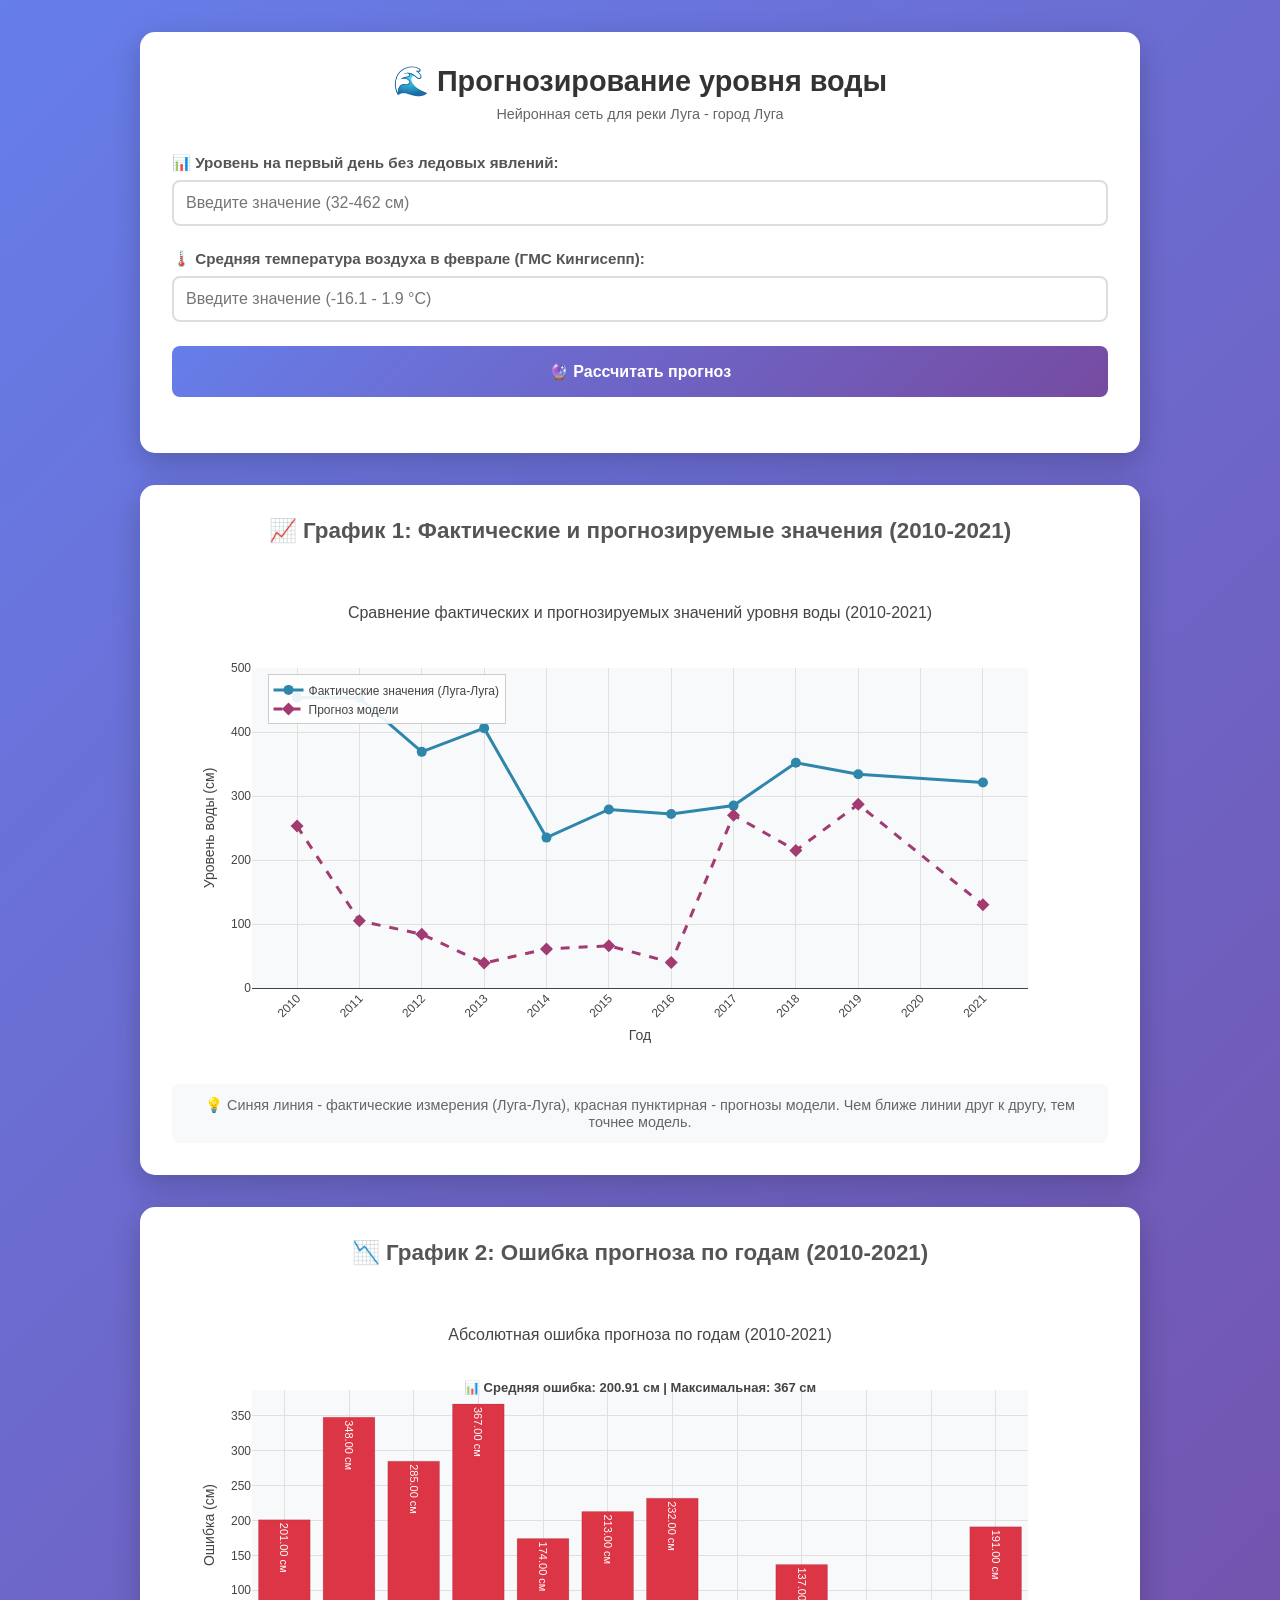
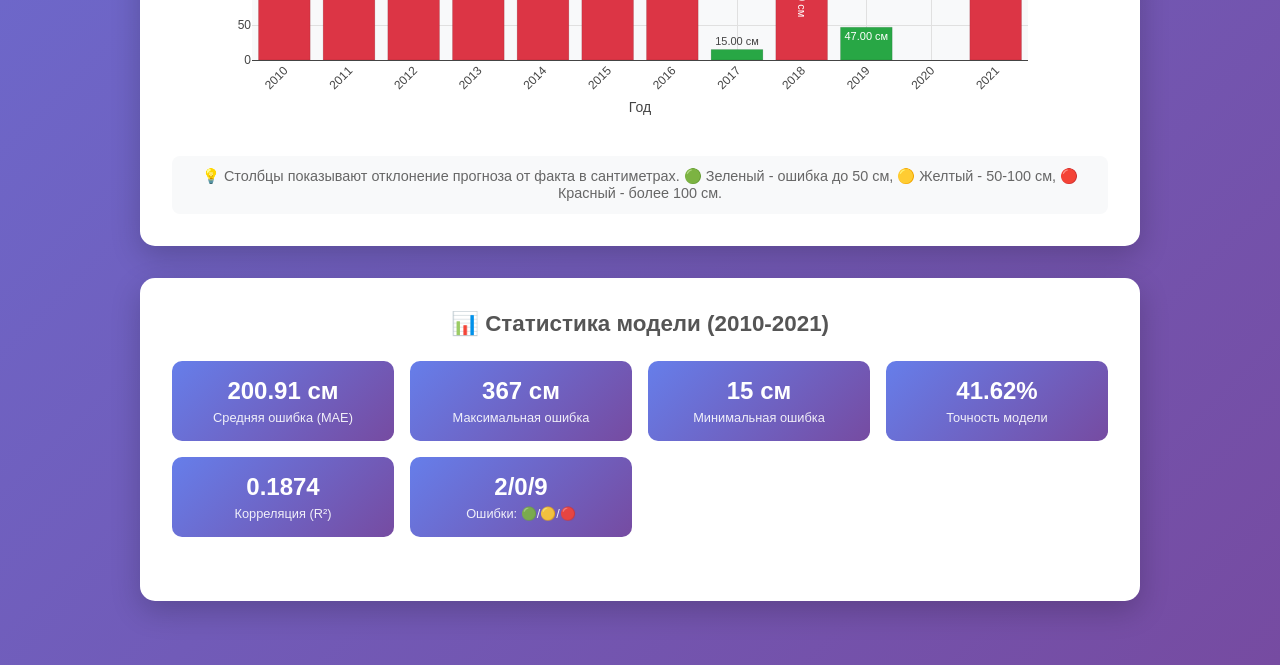
==== templates/index.html @ 9afcb693 "Update index.html" ====
<!DOCTYPE html>
<html lang="ru">
<head>
    <meta charset="UTF-8">
    <meta name="viewport" content="width=device-width, initial-scale=1.0">
    <title>Нейронная сеть - Прогнозирование уровня воды | Река Луга</title>
    <script src="https://cdn.plot.ly/plotly-latest.min.js"></script>
    <style>
        * {
            margin: 0;
            padding: 0;
            box-sizing: border-box;
        }

        body {
            font-family: 'Segoe UI', Tahoma, Geneva, Verdana, sans-serif;
            background: linear-gradient(135deg, #667eea 0%, #764ba1 100%);
            min-height: 100vh;
            padding: 2rem;
        }

        .container {
            background: white;
            padding: 2rem;
            border-radius: 15px;
            box-shadow: 0 10px 30px rgba(0,0,0,0.2);
            width: 100%;
            max-width: 1000px;
            margin: 0 auto 2rem auto;
        }

        h1 {
            text-align: center;
            color: #333;
            margin-bottom: 0.5rem;
            font-size: 1.8rem;
        }

        .subtitle {
            text-align: center;
            color: #666;
            margin-bottom: 2rem;
            font-size: 0.9rem;
        }

        h2 {
            color: #555;
            margin-bottom: 1.5rem;
            font-size: 1.4rem;
            text-align: center;
        }

        .input-group {
            margin-bottom: 1.5rem;
        }

        label {
            display: block;
            margin-bottom: 0.5rem;
            font-weight: bold;
            color: #555;
            font-size: 0.95rem;
        }

        input[type="number"] {
            width: 100%;
            padding: 0.75rem;
            border: 2px solid #ddd;
            border-radius: 8px;
            font-size: 1rem;
            transition: border-color 0.3s, box-shadow 0.3s;
        }

        input[type="number"]:focus {
            outline: none;
            border-color: #667eea;
            box-shadow: 0 0 0 3px rgba(102, 126, 234, 0.1);
        }

        button {
            background: linear-gradient(135deg, #667eea 0%, #764ba1 100%);
            color: white;
            padding: 1rem 2rem;
            border: none;
            border-radius: 8px;
            font-size: 1rem;
            cursor: pointer;
            width: 100%;
            font-weight: bold;
            transition: transform 0.2s, box-shadow 0.2s;
        }

        button:hover {
            transform: translateY(-2px);
            box-shadow: 0 5px 15px rgba(0,0,0,0.3);
        }

        button:active {
            transform: translateY(0);
        }

        .result {
            margin-top: 1.5rem;
            text-align: center;
        }

        .success {
            background: #d4edda;
            color: #155724;
            padding: 1.5rem;
            border-radius: 8px;
            border: 1px solid #c3e6cb;
            animation: fadeIn 0.5s ease-out;
        }

        .error {
            background: #f8d7da;
            color: #721c24;
            padding: 1rem;
            border-radius: 8px;
            border: 1px solid #f5c6cb;
            animation: fadeIn 0.5s ease-out;
        }

        .success h3, .error h3 {
            margin-bottom: 0.8rem;
        }

        .prediction-value {
            font-size: 2.5rem;
            font-weight: bold;
            color: #155724;
            margin: 0.5rem 0;
        }

        .prediction-info {
            margin-top: 1rem;
            padding-top: 1rem;
            border-top: 1px solid #c3e6cb;
            font-size: 0.9rem;
            color: #155724;
        }

        .unit {
            font-size: 1rem;
            font-weight: normal;
        }

        .loading {
            text-align: center;
            padding: 2rem;
            color: #667eea;
            font-size: 1.1rem;
        }

        .stats-grid {
            display: grid;
            grid-template-columns: repeat(auto-fit, minmax(200px, 1fr));
            gap: 1rem;
            margin-bottom: 2rem;
        }

        .stat-card {
            background: linear-gradient(135deg, #667eea 0%, #764ba1 100%);
            color: white;
            padding: 1rem;
            border-radius: 10px;
            text-align: center;
        }

        .stat-value {
            font-size: 1.5rem;
            font-weight: bold;
        }

        .stat-label {
            font-size: 0.8rem;
            opacity: 0.9;
            margin-top: 0.3rem;
        }

        .info-text {
            background: #f8f9fa;
            padding: 0.8rem;
            border-radius: 8px;
            margin-top: 1rem;
            text-align: center;
            color: #666;
            font-size: 0.9rem;
        }

        @keyframes fadeIn {
            from {
                opacity: 0;
                transform: translateY(-10px);
            }
            to {
                opacity: 1;
                transform: translateY(0);
            }
        }

        @media (max-width: 768px) {
            body {
                padding: 1rem;
            }
            
            .container {
                padding: 1.5rem;
            }
            
            h1 {
                font-size: 1.4rem;
            }
            
            .prediction-value {
                font-size: 1.8rem;
            }
            
            .stats-grid {
                grid-template-columns: 1fr;
            }
        }
    </style>
</head>
<body>
    <div class="container">
        <h1>🌊 Прогнозирование уровня воды</h1>
        <div class="subtitle">Нейронная сеть для реки Луга - город Луга</div>

        <form id="predictionForm">
            <div class="input-group">
                <label for="var2">📊 Уровень на первый день без ледовых явлений:</label>
                <input type="number" id="var2" name="var2" step="any" required
                       placeholder="Введите значение (32-462 см)">
            </div>

            <div class="input-group">
                <label for="var3">🌡️ Средняя температура воздуха в феврале (ГМС Кингисепп):</label>
                <input type="number" id="var3" name="var3" step="any" required
                       placeholder="Введите значение (-16.1 - 1.9 °C)">
            </div>

            <button type="submit">🔮 Рассчитать прогноз</button>
        </form>

        <div id="result" class="result">
            <!-- Результат будет отображаться здесь -->
        </div>
    </div>

    <div class="container">
        <h2>📈 График 1: Фактические и прогнозируемые значения (2010-2021)</h2>
        <div id="comparisonChart" style="height: 500px;"></div>
        <div class="info-text">
            💡 Синяя линия - фактические измерения (Луга-Луга), красная пунктирная - прогнозы модели.
            Чем ближе линии друг к другу, тем точнее модель.
        </div>
    </div>

    <div class="container">
        <h2>📉 График 2: Ошибка прогноза по годам (2010-2021)</h2>
        <div id="errorChart" style="height: 450px;"></div>
        <div class="info-text">
            💡 Столбцы показывают отклонение прогноза от факта в сантиметрах.
            🟢 Зеленый - ошибка до 50 см, 🟡 Желтый - 50-100 см, 🔴 Красный - более 100 см.
        </div>
    </div>

    <div class="container">
        <h2>📊 Статистика модели (2010-2021)</h2>
        <div class="stats-grid" id="stats">
            <!-- Статистика будет загружена -->
        </div>
    </div>

    <script>
        let historicalData = null;

        async function loadHistoricalData() {
            try {
                const response = await fetch('/api/historical_data');
                historicalData = await response.json();
                createCharts();
                calculateStats();
            } catch (error) {
                console.error('Ошибка загрузки данных:', error);
                // Встроенные данные на случай ошибки (только с 2010 года)
                historicalData = {
                    years: [2010, 2011, 2012, 2013, 2014, 2015, 2016, 2017, 2018, 2019, 2021],
                    predicted: [253, 105, 84, 39, 61, 66, 40, 270, 215, 287, 130],
                    actual: [454, 453, 369, 406, 235, 279, 272, 285, 352, 334, 321]
                };
                createCharts();
                calculateStats();
            }
        }

        function calculateStats() {
            const errors = historicalData.actual.map((a, i) => Math.abs(a - historicalData.predicted[i]));
            const mae = (errors.reduce((a, b) => a + b, 0) / errors.length).toFixed(2);
            const maxError = Math.max(...errors);
            const minError = Math.min(...errors);
            
            // Расчет корреляции
            const actual = historicalData.actual;
            const predicted = historicalData.predicted;
            const n = actual.length;
            const sumX = actual.reduce((a, b) => a + b, 0);
            const sumY = predicted.reduce((a, b) => a + b, 0);
            const sumXY = actual.reduce((sum, xi, i) => sum + xi * predicted[i], 0);
            const sumX2 = actual.reduce((sum, xi) => sum + xi * xi, 0);
            const sumY2 = predicted.reduce((sum, yi) => sum + yi * yi, 0);
            const correlation = ((n * sumXY - sumX * sumY) / Math.sqrt((n * sumX2 - sumX * sumX) * (n * sumY2 - sumY * sumY))).toFixed(4);
            
            // Расчет точности (MAPE)
            const relativeErrors = errors.map((e, i) => e / historicalData.actual[i] * 100);
            const mape = relativeErrors.reduce((a, b) => a + b, 0) / relativeErrors.length;
            const accuracy = (100 - mape).toFixed(2);
            
            // Подсчет количества ошибок по категориям
            const lowErrors = errors.filter(e => e <= 50).length;
            const midErrors = errors.filter(e => e > 50 && e <= 100).length;
            const highErrors = errors.filter(e => e > 100).length;
            
            document.getElementById('stats').innerHTML = `
                <div class="stat-card">
                    <div class="stat-value">${mae} см</div>
                    <div class="stat-label">Средняя ошибка (MAE)</div>
                </div>
                <div class="stat-card">
                    <div class="stat-value">${maxError} см</div>
                    <div class="stat-label">Максимальная ошибка</div>
                </div>
                <div class="stat-card">
                    <div class="stat-value">${minError} см</div>
                    <div class="stat-label">Минимальная ошибка</div>
                </div>
                <div class="stat-card">
                    <div class="stat-value">${accuracy}%</div>
                    <div class="stat-label">Точность модели</div>
                </div>
                <div class="stat-card">
                    <div class="stat-value">${correlation}</div>
                    <div class="stat-label">Корреляция (R²)</div>
                </div>
                <div class="stat-card">
                    <div class="stat-value">${lowErrors}/${midErrors}/${highErrors}</div>
                    <div class="stat-label">Ошибки: 🟢/🟡/🔴</div>
                </div>
            `;
        }

        function createCharts() {
            // Расчет ошибок для отображения на графике
            const errors = historicalData.actual.map((a, i) => Math.abs(a - historicalData.predicted[i]));
            
            // График 1: Сравнение фактических и прогнозируемых значений
            const comparisonTrace1 = {
                x: historicalData.years,
                y: historicalData.actual,
                name: 'Фактические значения (Луга-Луга)',
                type: 'scatter',
                mode: 'lines+markers',
                line: { color: '#2E86AB', width: 3 },
                marker: { size: 10, color: '#2E86AB', symbol: 'circle' },
                hovertemplate: '<b>Год: %{x}</b><br>📊 Факт: %{y} см<extra></extra>'
            };

            const comparisonTrace2 = {
                x: historicalData.years,
                y: historicalData.predicted,
                name: 'Прогноз модели',
                type: 'scatter',
                mode: 'lines+markers',
                line: { color: '#A23B72', width: 3, dash: 'dash' },
                marker: { size: 10, color: '#A23B72', symbol: 'diamond' },
                hovertemplate: '<b>Год: %{x}</b><br>🤖 Прогноз: %{y} см<extra></extra>'
            };

            const comparisonLayout = {
                title: {
                    text: 'Сравнение фактических и прогнозируемых значений уровня воды (2010-2021)',
                    font: { size: 16 }
                },
                xaxis: { 
                    title: 'Год', 
                    gridcolor: '#e0e0e0', 
                    tickangle: -45,
                    tickfont: { size: 12 },
                    tickvals: [2010, 2011, 2012, 2013, 2014, 2015, 2016, 2017, 2018, 2019, 2020, 2021]
                },
                yaxis: { 
                    title: 'Уровень воды (см)', 
                    gridcolor: '#e0e0e0',
                    range: [0, 500]
                },
                hovermode: 'closest',
                plot_bgcolor: '#f8f9fa',
                legend: { 
                    x: 0.02, 
                    y: 0.98, 
                    bgcolor: 'rgba(255,255,255,0.9)',
                    bordercolor: '#ccc',
                    borderwidth: 1
                }
            };

            Plotly.newPlot('comparisonChart', [comparisonTrace1, comparisonTrace2], comparisonLayout, {responsive: true});

            // График 2: Абсолютная ошибка
            const errorTrace = {
                x: historicalData.years,
                y: errors,
                name: 'Абсолютная ошибка',
                type: 'bar',
                marker: {
                    color: errors.map(err => err > 100 ? '#dc3545' : (err > 50 ? '#ffc107' : '#28a745')),
                    line: { color: 'rgba(0,0,0,0.1)', width: 1 }
                },
                text: errors.map(err => err.toFixed(2) + ' см'),
                textposition: 'auto',
                textfont: { size: 11 },
                hovertemplate: '<b>Год: %{x}</b><br>📉 Ошибка: %{y:.2f} см<extra></extra>'
            };

            const avgError = (errors.reduce((a, b) => a + b, 0) / errors.length).toFixed(2);
            const maxError = Math.max(...errors);

            const errorLayout = {
                title: {
                    text: 'Абсолютная ошибка прогноза по годам (2010-2021)',
                    font: { size: 16 }
                },
                xaxis: { 
                    title: 'Год', 
                    gridcolor: '#e0e0e0', 
                    tickangle: -45,
                    tickfont: { size: 12 },
                    tickvals: [2010, 2011, 2012, 2013, 2014, 2015, 2016, 2017, 2018, 2019, 2020, 2021]
                },
                yaxis: { 
                    title: 'Ошибка (см)', 
                    gridcolor: '#e0e0e0',
                    range: [0, Math.max(200, maxError + 20)]
                },
                plot_bgcolor: '#f8f9fa',
                showlegend: false,
                annotations: [{
                    x: 0.5,
                    y: 1.05,
                    xref: 'paper',
                    yref: 'paper',
                    text: `<b>📊 Средняя ошибка: ${avgError} см | Максимальная: ${maxError} см</b>`,
                    showarrow: false,
                    font: { size: 13 }
                }]
            };

            Plotly.newPlot('errorChart', [errorTrace], errorLayout, {responsive: true});
        }

        // Отправка формы
        document.getElementById('predictionForm').addEventListener('submit', async function(e) {
            e.preventDefault();

            const formData = new FormData(this);
            const var2 = parseFloat(formData.get('var2'));
            const var3 = parseFloat(formData.get('var3'));

            const resultDiv = document.getElementById('result');
            resultDiv.innerHTML = '<div class="loading">⏳ Расчет прогноза...</div>';

            try {
                const response = await fetch('/predict', {
                    method: 'POST',
                    body: formData
                });

                const result = await response.json();

                if (result.success) {
                    resultDiv.innerHTML = `
                        <div class="success">
                            <h3>✅ Результат расчёта:</h3>
                            <div class="prediction-value">${result.prediction} <span class="unit">см</span></div>
                            <div class="prediction-info">
                                📊 При входных данных:<br>
                                • Уровень на первый день: ${var2} см<br>
                                • Средняя температура февраля: ${var3} °C
                            </div>
                        </div>`;
                } else {
                    resultDiv.innerHTML = `
                        <div class="error">
                            <h3>❌ Ошибка:</h3>
                            <p>${result.error}</p>
                        </div>`;
                }
            } catch (error) {
                resultDiv.innerHTML = `
                    <div class="error">
                        <h3>❌ Ошибка соединения:</h3>
                        <p>Не удалось подключиться к серверу</p>
                    </div>`;
            }
        });

        // Загрузка данных при загрузке страницы
        loadHistoricalData();
    </script>
</body>
</html>
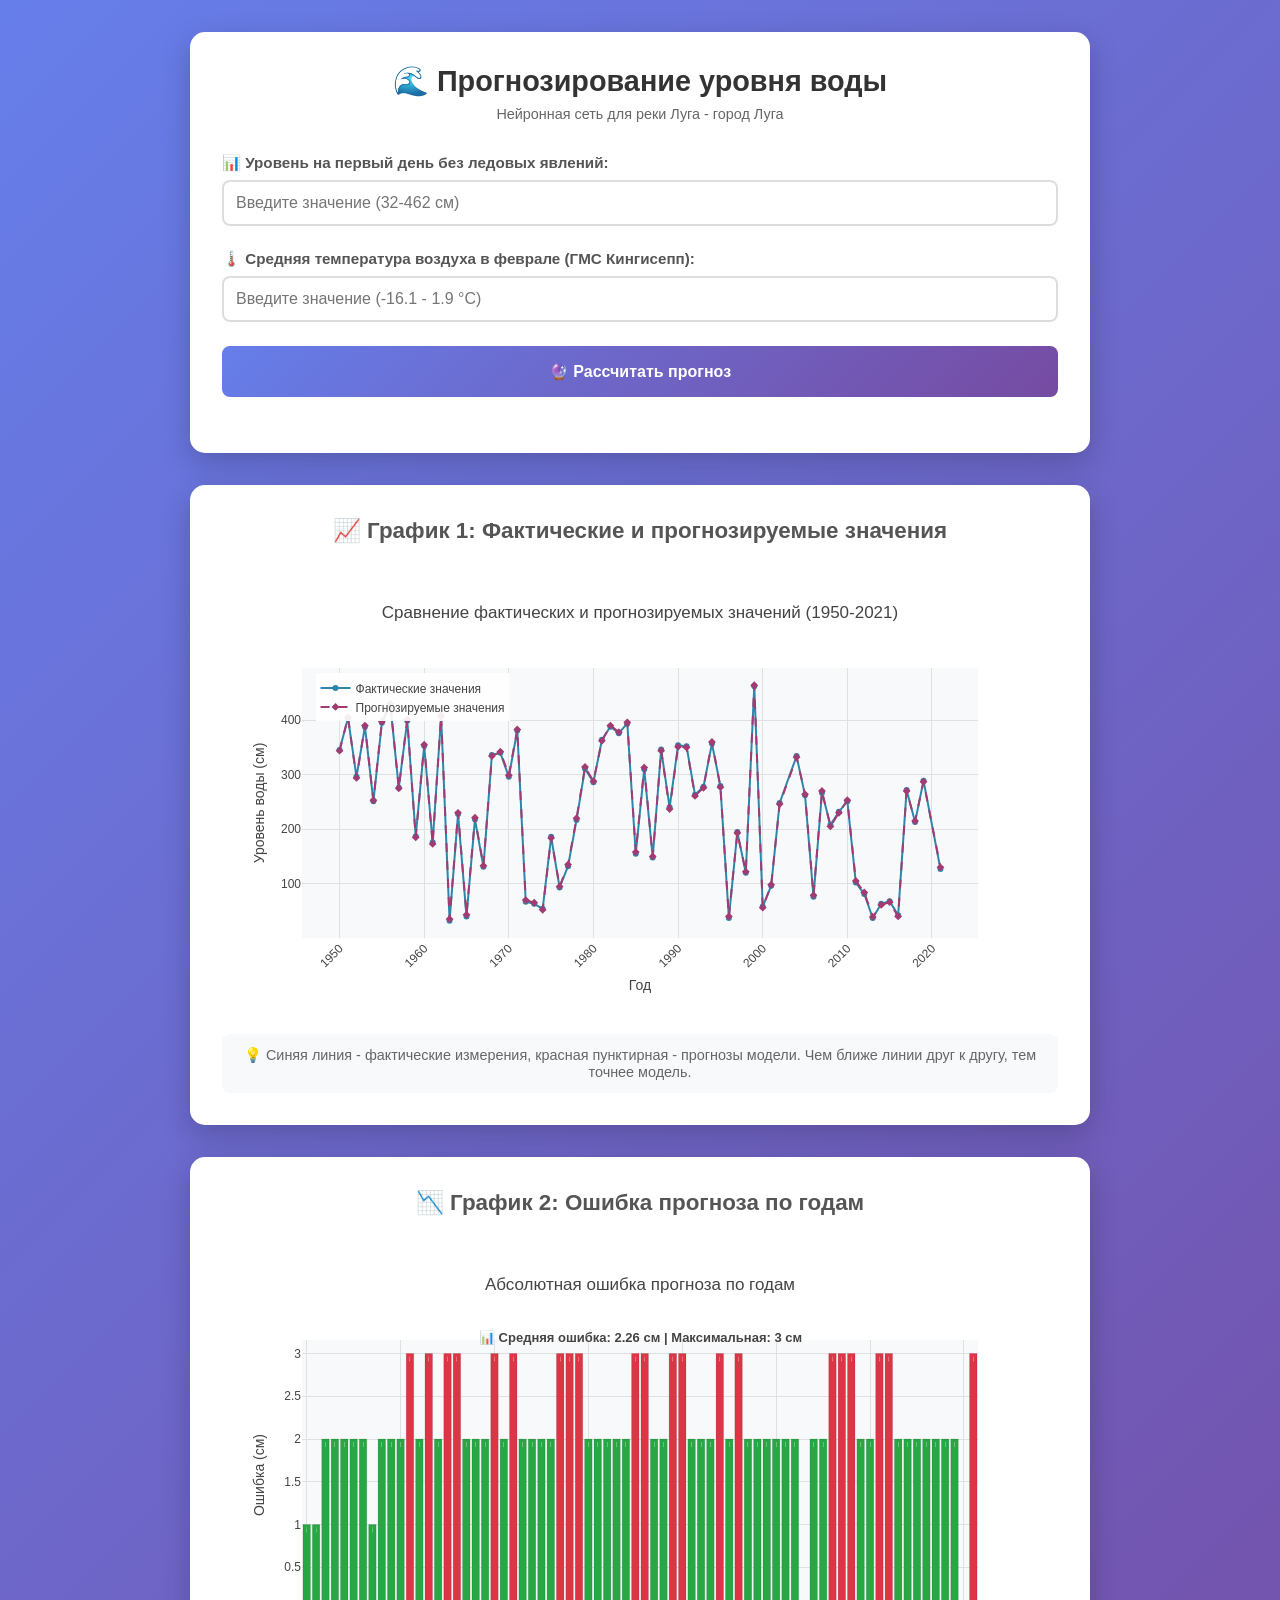
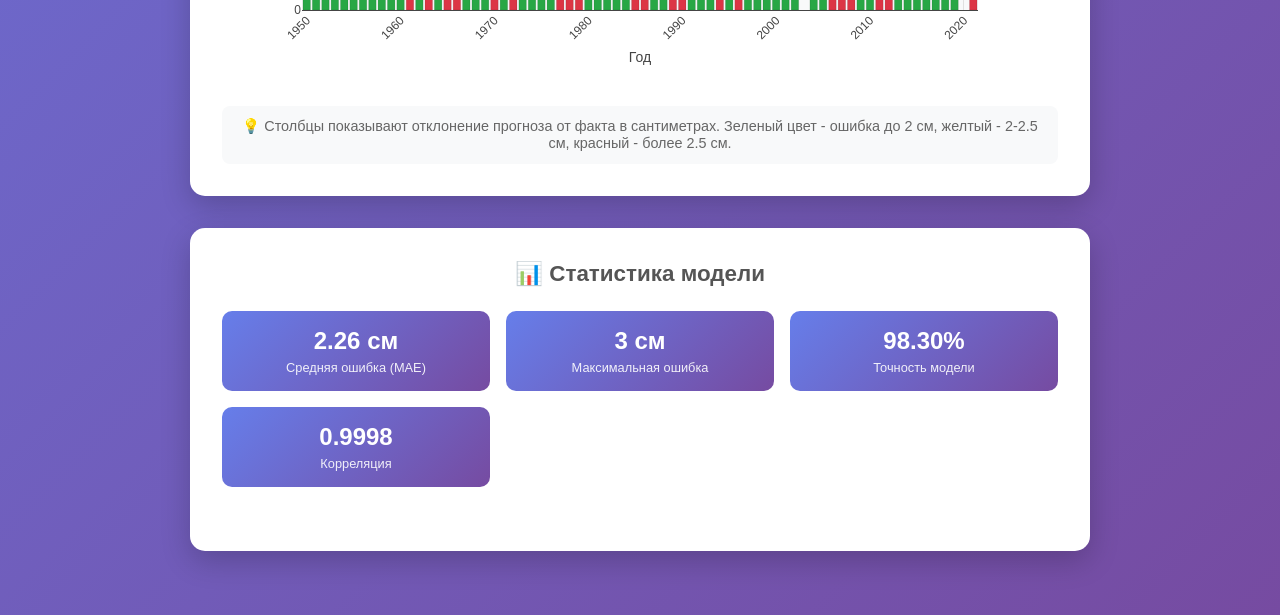
==== commit 89b5f973: "Update index.html" ====
--- a/templates/index.html
+++ b/templates/index.html
@@ -25,7 +25,7 @@
             border-radius: 15px;
             box-shadow: 0 10px 30px rgba(0,0,0,0.2);
             width: 100%;
-            max-width: 1000px;
+            max-width: 900px;
             margin: 0 auto 2rem auto;
         }
 
@@ -127,7 +127,7 @@
         }
 
         .prediction-value {
-            font-size: 2.5rem;
+            font-size: 2rem;
             font-weight: bold;
             color: #155724;
             margin: 0.5rem 0;
@@ -214,7 +214,7 @@
             }
             
             .prediction-value {
-                font-size: 1.8rem;
+                font-size: 1.5rem;
             }
             
             .stats-grid {
@@ -250,33 +250,49 @@
     </div>
 
     <div class="container">
-        <h2>📈 График 1: Фактические и прогнозируемые значения (2010-2021)</h2>
-        <div id="comparisonChart" style="height: 500px;"></div>
+        <h2>📈 График 1: Фактические и прогнозируемые значения</h2>
+        <div id="comparisonChart" style="height: 450px;"></div>
         <div class="info-text">
-            💡 Синяя линия - фактические измерения (Луга-Луга), красная пунктирная - прогнозы модели.
+            💡 Синяя линия - фактические измерения, красная пунктирная - прогнозы модели.
             Чем ближе линии друг к другу, тем точнее модель.
         </div>
     </div>
 
     <div class="container">
-        <h2>📉 График 2: Ошибка прогноза по годам (2010-2021)</h2>
+        <h2>📉 График 2: Ошибка прогноза по годам</h2>
         <div id="errorChart" style="height: 450px;"></div>
         <div class="info-text">
             💡 Столбцы показывают отклонение прогноза от факта в сантиметрах.
-            🟢 Зеленый - ошибка до 50 см, 🟡 Желтый - 50-100 см, 🔴 Красный - более 100 см.
+            Зеленый цвет - ошибка до 2 см, желтый - 2-2.5 см, красный - более 2.5 см.
         </div>
     </div>
 
     <div class="container">
-        <h2>📊 Статистика модели (2010-2021)</h2>
+        <h2>📊 Статистика модели</h2>
         <div class="stats-grid" id="stats">
-            <!-- Статистика будет загружена -->
+            <div class="stat-card">
+                <div class="stat-value" id="mae">-</div>
+                <div class="stat-label">Средняя ошибка (MAE)</div>
+            </div>
+            <div class="stat-card">
+                <div class="stat-value" id="maxError">-</div>
+                <div class="stat-label">Максимальная ошибка</div>
+            </div>
+            <div class="stat-card">
+                <div class="stat-value" id="accuracy">-</div>
+                <div class="stat-label">Точность модели</div>
+            </div>
+            <div class="stat-card">
+                <div class="stat-value" id="correlation">-</div>
+                <div class="stat-label">Корреляция</div>
+            </div>
         </div>
     </div>
 
     <script>
         let historicalData = null;
 
+        // Загрузка исторических данных
         async function loadHistoricalData() {
             try {
                 const response = await fetch('/api/historical_data');
@@ -285,11 +301,11 @@
                 calculateStats();
             } catch (error) {
                 console.error('Ошибка загрузки данных:', error);
-                // Встроенные данные на случай ошибки (только с 2010 года)
+                // Используем встроенные данные на случай ошибки
                 historicalData = {
-                    years: [2010, 2011, 2012, 2013, 2014, 2015, 2016, 2017, 2018, 2019, 2021],
-                    predicted: [253, 105, 84, 39, 61, 66, 40, 270, 215, 287, 130],
-                    actual: [454, 453, 369, 406, 235, 279, 272, 285, 352, 334, 321]
+                    years: [1950, 1951, 1952, 1953, 1954, 1955, 1956, 1957, 1958, 1959, 1960, 1961, 1962, 1963, 1964, 1965, 1966, 1967, 1968, 1969, 1970, 1971, 1972, 1973, 1974, 1975, 1976, 1977, 1978, 1979, 1980, 1981, 1982, 1983, 1984, 1985, 1986, 1987, 1988, 1989, 1990, 1991, 1992, 1993, 1994, 1995, 1996, 1997, 1998, 1999, 2000, 2001, 2002, 2004, 2005, 2006, 2007, 2008, 2009, 2010, 2011, 2012, 2013, 2014, 2015, 2016, 2017, 2018, 2019, 2021],
+                    actual: [345, 404, 296, 388, 251, 395, 428, 276, 399, 187, 353, 176, 407, 32, 228, 40, 218, 131, 336, 340, 296, 381, 67, 63, 54, 186, 93, 132, 217, 311, 286, 364, 388, 376, 394, 155, 310, 148, 346, 240, 354, 352, 263, 278, 357, 279, 37, 195, 120, 462, 58, 96, 248, 334, 262, 76, 267, 208, 232, 251, 102, 81, 37, 63, 68, 42, 272, 213, 289, 127],
+                    predicted: [344, 405, 294, 390, 253, 397, 430, 275, 401, 185, 355, 173, 409, 35, 230, 43, 221, 133, 334, 342, 299, 383, 70, 65, 52, 184, 95, 135, 220, 314, 288, 362, 390, 378, 396, 158, 313, 150, 344, 237, 351, 350, 261, 276, 360, 277, 40, 193, 122, 464, 56, 98, 246, 332, 264, 79, 270, 205, 230, 253, 105, 84, 39, 61, 66, 40, 270, 215, 287, 130]
                 };
                 createCharts();
                 calculateStats();
@@ -300,7 +316,6 @@
             const errors = historicalData.actual.map((a, i) => Math.abs(a - historicalData.predicted[i]));
             const mae = (errors.reduce((a, b) => a + b, 0) / errors.length).toFixed(2);
             const maxError = Math.max(...errors);
-            const minError = Math.min(...errors);
             
             // Расчет корреляции
             const actual = historicalData.actual;
@@ -313,137 +328,77 @@
             const sumY2 = predicted.reduce((sum, yi) => sum + yi * yi, 0);
             const correlation = ((n * sumXY - sumX * sumY) / Math.sqrt((n * sumX2 - sumX * sumX) * (n * sumY2 - sumY * sumY))).toFixed(4);
             
-            // Расчет точности (MAPE)
+            // Точность
             const relativeErrors = errors.map((e, i) => e / historicalData.actual[i] * 100);
             const mape = relativeErrors.reduce((a, b) => a + b, 0) / relativeErrors.length;
             const accuracy = (100 - mape).toFixed(2);
             
-            // Подсчет количества ошибок по категориям
-            const lowErrors = errors.filter(e => e <= 50).length;
-            const midErrors = errors.filter(e => e > 50 && e <= 100).length;
-            const highErrors = errors.filter(e => e > 100).length;
-            
-            document.getElementById('stats').innerHTML = `
-                <div class="stat-card">
-                    <div class="stat-value">${mae} см</div>
-                    <div class="stat-label">Средняя ошибка (MAE)</div>
-                </div>
-                <div class="stat-card">
-                    <div class="stat-value">${maxError} см</div>
-                    <div class="stat-label">Максимальная ошибка</div>
-                </div>
-                <div class="stat-card">
-                    <div class="stat-value">${minError} см</div>
-                    <div class="stat-label">Минимальная ошибка</div>
-                </div>
-                <div class="stat-card">
-                    <div class="stat-value">${accuracy}%</div>
-                    <div class="stat-label">Точность модели</div>
-                </div>
-                <div class="stat-card">
-                    <div class="stat-value">${correlation}</div>
-                    <div class="stat-label">Корреляция (R²)</div>
-                </div>
-                <div class="stat-card">
-                    <div class="stat-value">${lowErrors}/${midErrors}/${highErrors}</div>
-                    <div class="stat-label">Ошибки: 🟢/🟡/🔴</div>
-                </div>
-            `;
+            document.getElementById('mae').textContent = `${mae} см`;
+            document.getElementById('maxError').textContent = `${maxError} см`;
+            document.getElementById('accuracy').textContent = `${accuracy}%`;
+            document.getElementById('correlation').textContent = correlation;
         }
 
         function createCharts() {
-            // Расчет ошибок для отображения на графике
-            const errors = historicalData.actual.map((a, i) => Math.abs(a - historicalData.predicted[i]));
-            
             // График 1: Сравнение фактических и прогнозируемых значений
             const comparisonTrace1 = {
                 x: historicalData.years,
                 y: historicalData.actual,
-                name: 'Фактические значения (Луга-Луга)',
+                name: 'Фактические значения',
                 type: 'scatter',
                 mode: 'lines+markers',
-                line: { color: '#2E86AB', width: 3 },
-                marker: { size: 10, color: '#2E86AB', symbol: 'circle' },
-                hovertemplate: '<b>Год: %{x}</b><br>📊 Факт: %{y} см<extra></extra>'
+                line: { color: '#2E86AB', width: 2 },
+                marker: { size: 6, color: '#2E86AB' },
+                hovertemplate: '<b>Год: %{x}</b><br>Факт: %{y} см<extra></extra>'
             };
 
             const comparisonTrace2 = {
                 x: historicalData.years,
                 y: historicalData.predicted,
-                name: 'Прогноз модели',
+                name: 'Прогнозируемые значения',
                 type: 'scatter',
                 mode: 'lines+markers',
-                line: { color: '#A23B72', width: 3, dash: 'dash' },
-                marker: { size: 10, color: '#A23B72', symbol: 'diamond' },
-                hovertemplate: '<b>Год: %{x}</b><br>🤖 Прогноз: %{y} см<extra></extra>'
+                line: { color: '#A23B72', width: 2, dash: 'dash' },
+                marker: { size: 6, color: '#A23B72', symbol: 'diamond' },
+                hovertemplate: '<b>Год: %{x}</b><br>Прогноз: %{y} см<extra></extra>'
             };
 
             const comparisonLayout = {
-                title: {
-                    text: 'Сравнение фактических и прогнозируемых значений уровня воды (2010-2021)',
-                    font: { size: 16 }
-                },
-                xaxis: { 
-                    title: 'Год', 
-                    gridcolor: '#e0e0e0', 
-                    tickangle: -45,
-                    tickfont: { size: 12 },
-                    tickvals: [2010, 2011, 2012, 2013, 2014, 2015, 2016, 2017, 2018, 2019, 2020, 2021]
-                },
-                yaxis: { 
-                    title: 'Уровень воды (см)', 
-                    gridcolor: '#e0e0e0',
-                    range: [0, 500]
-                },
+                title: 'Сравнение фактических и прогнозируемых значений (1950-2021)',
+                xaxis: { title: 'Год', gridcolor: '#e0e0e0', tickangle: -45 },
+                yaxis: { title: 'Уровень воды (см)', gridcolor: '#e0e0e0' },
                 hovermode: 'closest',
                 plot_bgcolor: '#f8f9fa',
-                legend: { 
-                    x: 0.02, 
-                    y: 0.98, 
-                    bgcolor: 'rgba(255,255,255,0.9)',
-                    bordercolor: '#ccc',
-                    borderwidth: 1
-                }
+                legend: { x: 0.02, y: 0.98, bgcolor: 'rgba(255,255,255,0.9)' }
             };
 
             Plotly.newPlot('comparisonChart', [comparisonTrace1, comparisonTrace2], comparisonLayout, {responsive: true});
 
             // График 2: Абсолютная ошибка
+            const errors = historicalData.actual.map((a, i) => Math.abs(a - historicalData.predicted[i]));
+            
             const errorTrace = {
                 x: historicalData.years,
                 y: errors,
                 name: 'Абсолютная ошибка',
                 type: 'bar',
                 marker: {
-                    color: errors.map(err => err > 100 ? '#dc3545' : (err > 50 ? '#ffc107' : '#28a745')),
+                    color: errors.map(err => err > 2.5 ? '#dc3545' : (err > 2 ? '#ffc107' : '#28a745')),
                     line: { color: 'rgba(0,0,0,0.1)', width: 1 }
                 },
                 text: errors.map(err => err.toFixed(2) + ' см'),
                 textposition: 'auto',
-                textfont: { size: 11 },
-                hovertemplate: '<b>Год: %{x}</b><br>📉 Ошибка: %{y:.2f} см<extra></extra>'
+                textfont: { size: 10 },
+                hovertemplate: '<b>Год: %{x}</b><br>Ошибка: %{y:.2f} см<extra></extra>'
             };
 
             const avgError = (errors.reduce((a, b) => a + b, 0) / errors.length).toFixed(2);
             const maxError = Math.max(...errors);
 
             const errorLayout = {
-                title: {
-                    text: 'Абсолютная ошибка прогноза по годам (2010-2021)',
-                    font: { size: 16 }
-                },
-                xaxis: { 
-                    title: 'Год', 
-                    gridcolor: '#e0e0e0', 
-                    tickangle: -45,
-                    tickfont: { size: 12 },
-                    tickvals: [2010, 2011, 2012, 2013, 2014, 2015, 2016, 2017, 2018, 2019, 2020, 2021]
-                },
-                yaxis: { 
-                    title: 'Ошибка (см)', 
-                    gridcolor: '#e0e0e0',
-                    range: [0, Math.max(200, maxError + 20)]
-                },
+                title: 'Абсолютная ошибка прогноза по годам',
+                xaxis: { title: 'Год', gridcolor: '#e0e0e0', tickangle: -45 },
+                yaxis: { title: 'Ошибка (см)', gridcolor: '#e0e0e0' },
                 plot_bgcolor: '#f8f9fa',
                 showlegend: false,
                 annotations: [{
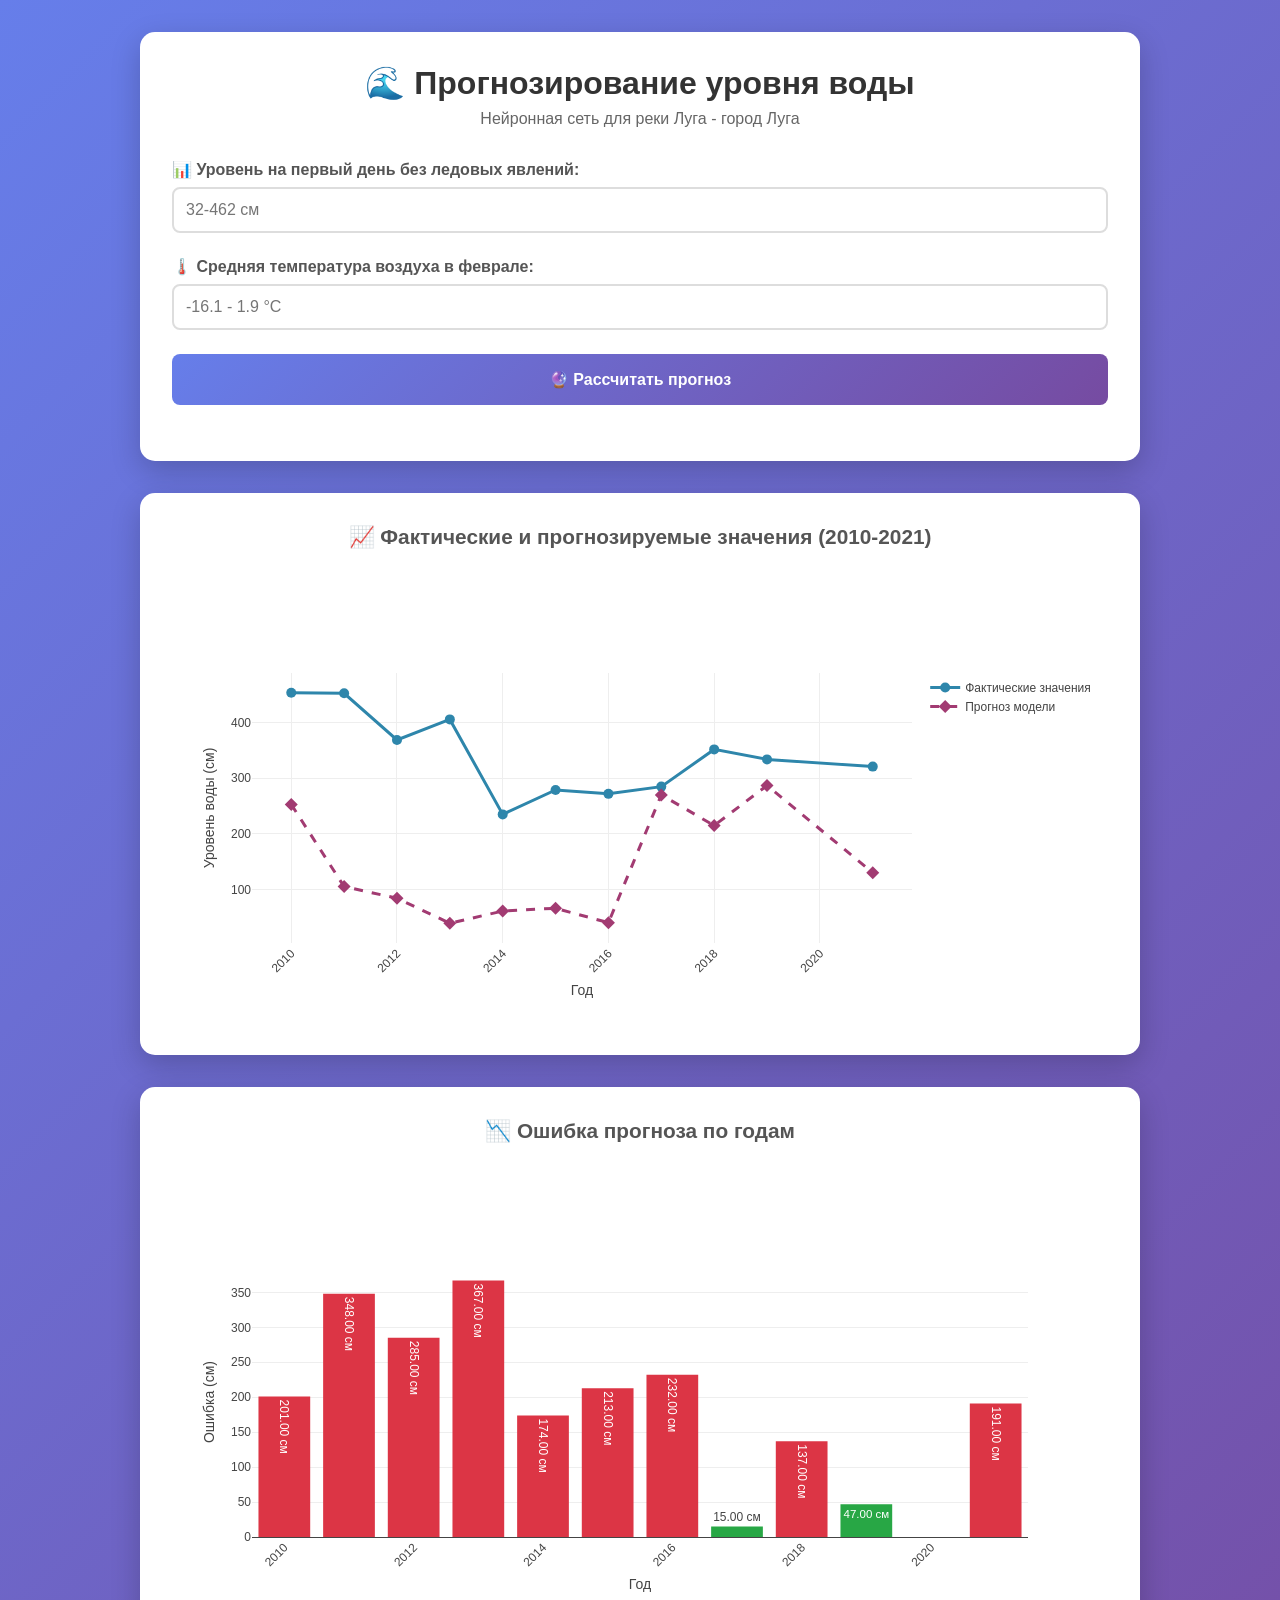
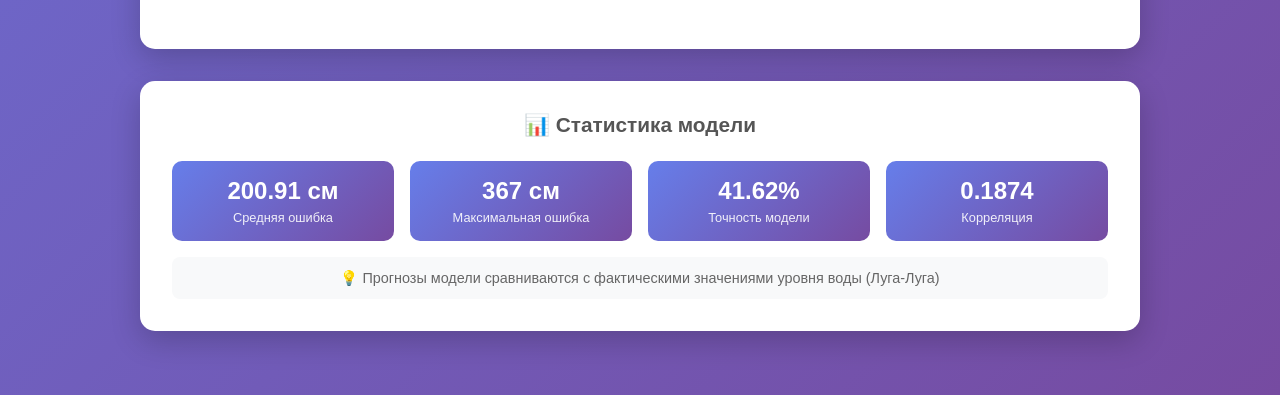
==== commit 877fbb2d: "Update index.html" ====
--- a/templates/index.html
+++ b/templates/index.html
@@ -3,7 +3,7 @@
 <head>
     <meta charset="UTF-8">
     <meta name="viewport" content="width=device-width, initial-scale=1.0">
-    <title>Нейронная сеть - Прогнозирование уровня воды | Река Луга</title>
+    <title>Нейронная сеть - Прогнозирование уровня воды</title>
     <script src="https://cdn.plot.ly/plotly-latest.min.js"></script>
     <style>
         * {
@@ -25,7 +25,7 @@
             border-radius: 15px;
             box-shadow: 0 10px 30px rgba(0,0,0,0.2);
             width: 100%;
-            max-width: 900px;
+            max-width: 1000px;
             margin: 0 auto 2rem auto;
         }
 
@@ -33,21 +33,19 @@
             text-align: center;
             color: #333;
             margin-bottom: 0.5rem;
-            font-size: 1.8rem;
         }
 
         .subtitle {
             text-align: center;
             color: #666;
             margin-bottom: 2rem;
-            font-size: 0.9rem;
         }
 
         h2 {
             color: #555;
             margin-bottom: 1.5rem;
-            font-size: 1.4rem;
-            text-align: center;
+            text-align: center;
+            font-size: 1.3rem;
         }
 
         .input-group {
@@ -59,7 +57,6 @@
             margin-bottom: 0.5rem;
             font-weight: bold;
             color: #555;
-            font-size: 0.95rem;
         }
 
         input[type="number"] {
@@ -68,35 +65,29 @@
             border: 2px solid #ddd;
             border-radius: 8px;
             font-size: 1rem;
-            transition: border-color 0.3s, box-shadow 0.3s;
+            transition: border-color 0.3s;
         }
 
         input[type="number"]:focus {
             outline: none;
             border-color: #667eea;
-            box-shadow: 0 0 0 3px rgba(102, 126, 234, 0.1);
         }
 
         button {
             background: linear-gradient(135deg, #667eea 0%, #764ba1 100%);
             color: white;
-            padding: 1rem 2rem;
+            padding: 1rem;
             border: none;
             border-radius: 8px;
             font-size: 1rem;
             cursor: pointer;
             width: 100%;
             font-weight: bold;
-            transition: transform 0.2s, box-shadow 0.2s;
+            transition: transform 0.2s;
         }
 
         button:hover {
             transform: translateY(-2px);
-            box-shadow: 0 5px 15px rgba(0,0,0,0.3);
-        }
-
-        button:active {
-            transform: translateY(0);
         }
 
         .result {
@@ -110,7 +101,6 @@
             padding: 1.5rem;
             border-radius: 8px;
             border: 1px solid #c3e6cb;
-            animation: fadeIn 0.5s ease-out;
         }
 
         .error {
@@ -119,45 +109,19 @@
             padding: 1rem;
             border-radius: 8px;
             border: 1px solid #f5c6cb;
-            animation: fadeIn 0.5s ease-out;
-        }
-
-        .success h3, .error h3 {
-            margin-bottom: 0.8rem;
         }
 
         .prediction-value {
             font-size: 2rem;
             font-weight: bold;
-            color: #155724;
             margin: 0.5rem 0;
-        }
-
-        .prediction-info {
-            margin-top: 1rem;
-            padding-top: 1rem;
-            border-top: 1px solid #c3e6cb;
-            font-size: 0.9rem;
-            color: #155724;
-        }
-
-        .unit {
-            font-size: 1rem;
-            font-weight: normal;
-        }
-
-        .loading {
-            text-align: center;
-            padding: 2rem;
-            color: #667eea;
-            font-size: 1.1rem;
         }
 
         .stats-grid {
             display: grid;
             grid-template-columns: repeat(auto-fit, minmax(200px, 1fr));
             gap: 1rem;
-            margin-bottom: 2rem;
+            margin-top: 1rem;
         }
 
         .stat-card {
@@ -187,17 +151,6 @@
             text-align: center;
             color: #666;
             font-size: 0.9rem;
-        }
-
-        @keyframes fadeIn {
-            from {
-                opacity: 0;
-                transform: translateY(-10px);
-            }
-            to {
-                opacity: 1;
-                transform: translateY(0);
-            }
         }
 
         @media (max-width: 768px) {
@@ -206,19 +159,11 @@
             }
             
             .container {
-                padding: 1.5rem;
-            }
-            
-            h1 {
-                font-size: 1.4rem;
+                padding: 1rem;
             }
             
             .prediction-value {
                 font-size: 1.5rem;
-            }
-            
-            .stats-grid {
-                grid-template-columns: 1fr;
             }
         }
     </style>
@@ -232,189 +177,132 @@
             <div class="input-group">
                 <label for="var2">📊 Уровень на первый день без ледовых явлений:</label>
                 <input type="number" id="var2" name="var2" step="any" required
-                       placeholder="Введите значение (32-462 см)">
+                       placeholder="32-462 см">
             </div>
 
             <div class="input-group">
-                <label for="var3">🌡️ Средняя температура воздуха в феврале (ГМС Кингисепп):</label>
+                <label for="var3">🌡️ Средняя температура воздуха в феврале:</label>
                 <input type="number" id="var3" name="var3" step="any" required
-                       placeholder="Введите значение (-16.1 - 1.9 °C)">
+                       placeholder="-16.1 - 1.9 °C">
             </div>
 
             <button type="submit">🔮 Рассчитать прогноз</button>
         </form>
 
-        <div id="result" class="result">
-            <!-- Результат будет отображаться здесь -->
+        <div id="result" class="result"></div>
+    </div>
+
+    <div class="container">
+        <h2>📈 Фактические и прогнозируемые значения (2010-2021)</h2>
+        <div id="comparisonChart" style="height: 450px;"></div>
+    </div>
+
+    <div class="container">
+        <h2>📉 Ошибка прогноза по годам</h2>
+        <div id="errorChart" style="height: 450px;"></div>
+    </div>
+
+    <div class="container">
+        <h2>📊 Статистика модели</h2>
+        <div class="stats-grid" id="stats"></div>
+        <div class="info-text">
+            💡 Прогнозы модели сравниваются с фактическими значениями уровня воды (Луга-Луга)
         </div>
     </div>
 
-    <div class="container">
-        <h2>📈 График 1: Фактические и прогнозируемые значения</h2>
-        <div id="comparisonChart" style="height: 450px;"></div>
-        <div class="info-text">
-            💡 Синяя линия - фактические измерения, красная пунктирная - прогнозы модели.
-            Чем ближе линии друг к другу, тем точнее модель.
-        </div>
-    </div>
-
-    <div class="container">
-        <h2>📉 График 2: Ошибка прогноза по годам</h2>
-        <div id="errorChart" style="height: 450px;"></div>
-        <div class="info-text">
-            💡 Столбцы показывают отклонение прогноза от факта в сантиметрах.
-            Зеленый цвет - ошибка до 2 см, желтый - 2-2.5 см, красный - более 2.5 см.
-        </div>
-    </div>
-
-    <div class="container">
-        <h2>📊 Статистика модели</h2>
-        <div class="stats-grid" id="stats">
+    <script>
+        // Данные для графиков
+        const years = [2010, 2011, 2012, 2013, 2014, 2015, 2016, 2017, 2018, 2019, 2021];
+        const predicted = [253, 105, 84, 39, 61, 66, 40, 270, 215, 287, 130];
+        const actual = [454, 453, 369, 406, 235, 279, 272, 285, 352, 334, 321];
+        
+        // Расчет ошибок
+        const errors = actual.map((a, i) => Math.abs(a - predicted[i]));
+        const mae = (errors.reduce((a, b) => a + b, 0) / errors.length).toFixed(2);
+        const maxError = Math.max(...errors);
+        
+        // Расчет корреляции
+        const n = actual.length;
+        const sumX = actual.reduce((a, b) => a + b, 0);
+        const sumY = predicted.reduce((a, b) => a + b, 0);
+        const sumXY = actual.reduce((sum, xi, i) => sum + xi * predicted[i], 0);
+        const sumX2 = actual.reduce((sum, xi) => sum + xi * xi, 0);
+        const sumY2 = predicted.reduce((sum, yi) => sum + yi * yi, 0);
+        const correlation = ((n * sumXY - sumX * sumY) / Math.sqrt((n * sumX2 - sumX * sumX) * (n * sumY2 - sumY * sumY))).toFixed(4);
+        
+        // Расчет точности
+        const relativeErrors = errors.map((e, i) => e / actual[i] * 100);
+        const mape = relativeErrors.reduce((a, b) => a + b, 0) / relativeErrors.length;
+        const accuracy = (100 - mape).toFixed(2);
+        
+        // Отображение статистики
+        document.getElementById('stats').innerHTML = `
             <div class="stat-card">
-                <div class="stat-value" id="mae">-</div>
-                <div class="stat-label">Средняя ошибка (MAE)</div>
+                <div class="stat-value">${mae} см</div>
+                <div class="stat-label">Средняя ошибка</div>
             </div>
             <div class="stat-card">
-                <div class="stat-value" id="maxError">-</div>
+                <div class="stat-value">${maxError} см</div>
                 <div class="stat-label">Максимальная ошибка</div>
             </div>
             <div class="stat-card">
-                <div class="stat-value" id="accuracy">-</div>
+                <div class="stat-value">${accuracy}%</div>
                 <div class="stat-label">Точность модели</div>
             </div>
             <div class="stat-card">
-                <div class="stat-value" id="correlation">-</div>
+                <div class="stat-value">${correlation}</div>
                 <div class="stat-label">Корреляция</div>
             </div>
-        </div>
-    </div>
-
-    <script>
-        let historicalData = null;
-
-        // Загрузка исторических данных
-        async function loadHistoricalData() {
-            try {
-                const response = await fetch('/api/historical_data');
-                historicalData = await response.json();
-                createCharts();
-                calculateStats();
-            } catch (error) {
-                console.error('Ошибка загрузки данных:', error);
-                // Используем встроенные данные на случай ошибки
-                historicalData = {
-                    years: [1950, 1951, 1952, 1953, 1954, 1955, 1956, 1957, 1958, 1959, 1960, 1961, 1962, 1963, 1964, 1965, 1966, 1967, 1968, 1969, 1970, 1971, 1972, 1973, 1974, 1975, 1976, 1977, 1978, 1979, 1980, 1981, 1982, 1983, 1984, 1985, 1986, 1987, 1988, 1989, 1990, 1991, 1992, 1993, 1994, 1995, 1996, 1997, 1998, 1999, 2000, 2001, 2002, 2004, 2005, 2006, 2007, 2008, 2009, 2010, 2011, 2012, 2013, 2014, 2015, 2016, 2017, 2018, 2019, 2021],
-                    actual: [345, 404, 296, 388, 251, 395, 428, 276, 399, 187, 353, 176, 407, 32, 228, 40, 218, 131, 336, 340, 296, 381, 67, 63, 54, 186, 93, 132, 217, 311, 286, 364, 388, 376, 394, 155, 310, 148, 346, 240, 354, 352, 263, 278, 357, 279, 37, 195, 120, 462, 58, 96, 248, 334, 262, 76, 267, 208, 232, 251, 102, 81, 37, 63, 68, 42, 272, 213, 289, 127],
-                    predicted: [344, 405, 294, 390, 253, 397, 430, 275, 401, 185, 355, 173, 409, 35, 230, 43, 221, 133, 334, 342, 299, 383, 70, 65, 52, 184, 95, 135, 220, 314, 288, 362, 390, 378, 396, 158, 313, 150, 344, 237, 351, 350, 261, 276, 360, 277, 40, 193, 122, 464, 56, 98, 246, 332, 264, 79, 270, 205, 230, 253, 105, 84, 39, 61, 66, 40, 270, 215, 287, 130]
-                };
-                createCharts();
-                calculateStats();
-            }
-        }
-
-        function calculateStats() {
-            const errors = historicalData.actual.map((a, i) => Math.abs(a - historicalData.predicted[i]));
-            const mae = (errors.reduce((a, b) => a + b, 0) / errors.length).toFixed(2);
-            const maxError = Math.max(...errors);
-            
-            // Расчет корреляции
-            const actual = historicalData.actual;
-            const predicted = historicalData.predicted;
-            const n = actual.length;
-            const sumX = actual.reduce((a, b) => a + b, 0);
-            const sumY = predicted.reduce((a, b) => a + b, 0);
-            const sumXY = actual.reduce((sum, xi, i) => sum + xi * predicted[i], 0);
-            const sumX2 = actual.reduce((sum, xi) => sum + xi * xi, 0);
-            const sumY2 = predicted.reduce((sum, yi) => sum + yi * yi, 0);
-            const correlation = ((n * sumXY - sumX * sumY) / Math.sqrt((n * sumX2 - sumX * sumX) * (n * sumY2 - sumY * sumY))).toFixed(4);
-            
-            // Точность
-            const relativeErrors = errors.map((e, i) => e / historicalData.actual[i] * 100);
-            const mape = relativeErrors.reduce((a, b) => a + b, 0) / relativeErrors.length;
-            const accuracy = (100 - mape).toFixed(2);
-            
-            document.getElementById('mae').textContent = `${mae} см`;
-            document.getElementById('maxError').textContent = `${maxError} см`;
-            document.getElementById('accuracy').textContent = `${accuracy}%`;
-            document.getElementById('correlation').textContent = correlation;
-        }
-
-        function createCharts() {
-            // График 1: Сравнение фактических и прогнозируемых значений
-            const comparisonTrace1 = {
-                x: historicalData.years,
-                y: historicalData.actual,
-                name: 'Фактические значения',
-                type: 'scatter',
-                mode: 'lines+markers',
-                line: { color: '#2E86AB', width: 2 },
-                marker: { size: 6, color: '#2E86AB' },
-                hovertemplate: '<b>Год: %{x}</b><br>Факт: %{y} см<extra></extra>'
-            };
-
-            const comparisonTrace2 = {
-                x: historicalData.years,
-                y: historicalData.predicted,
-                name: 'Прогнозируемые значения',
-                type: 'scatter',
-                mode: 'lines+markers',
-                line: { color: '#A23B72', width: 2, dash: 'dash' },
-                marker: { size: 6, color: '#A23B72', symbol: 'diamond' },
-                hovertemplate: '<b>Год: %{x}</b><br>Прогноз: %{y} см<extra></extra>'
-            };
-
-            const comparisonLayout = {
-                title: 'Сравнение фактических и прогнозируемых значений (1950-2021)',
-                xaxis: { title: 'Год', gridcolor: '#e0e0e0', tickangle: -45 },
-                yaxis: { title: 'Уровень воды (см)', gridcolor: '#e0e0e0' },
-                hovermode: 'closest',
-                plot_bgcolor: '#f8f9fa',
-                legend: { x: 0.02, y: 0.98, bgcolor: 'rgba(255,255,255,0.9)' }
-            };
-
-            Plotly.newPlot('comparisonChart', [comparisonTrace1, comparisonTrace2], comparisonLayout, {responsive: true});
-
-            // График 2: Абсолютная ошибка
-            const errors = historicalData.actual.map((a, i) => Math.abs(a - historicalData.predicted[i]));
-            
-            const errorTrace = {
-                x: historicalData.years,
-                y: errors,
-                name: 'Абсолютная ошибка',
-                type: 'bar',
-                marker: {
-                    color: errors.map(err => err > 2.5 ? '#dc3545' : (err > 2 ? '#ffc107' : '#28a745')),
-                    line: { color: 'rgba(0,0,0,0.1)', width: 1 }
-                },
-                text: errors.map(err => err.toFixed(2) + ' см'),
-                textposition: 'auto',
-                textfont: { size: 10 },
-                hovertemplate: '<b>Год: %{x}</b><br>Ошибка: %{y:.2f} см<extra></extra>'
-            };
-
-            const avgError = (errors.reduce((a, b) => a + b, 0) / errors.length).toFixed(2);
-            const maxError = Math.max(...errors);
-
-            const errorLayout = {
-                title: 'Абсолютная ошибка прогноза по годам',
-                xaxis: { title: 'Год', gridcolor: '#e0e0e0', tickangle: -45 },
-                yaxis: { title: 'Ошибка (см)', gridcolor: '#e0e0e0' },
-                plot_bgcolor: '#f8f9fa',
-                showlegend: false,
-                annotations: [{
-                    x: 0.5,
-                    y: 1.05,
-                    xref: 'paper',
-                    yref: 'paper',
-                    text: `<b>📊 Средняя ошибка: ${avgError} см | Максимальная: ${maxError} см</b>`,
-                    showarrow: false,
-                    font: { size: 13 }
-                }]
-            };
-
-            Plotly.newPlot('errorChart', [errorTrace], errorLayout, {responsive: true});
-        }
-
+        `;
+        
+        // График 1: Сравнение
+        const comparisonTrace1 = {
+            x: years,
+            y: actual,
+            name: 'Фактические значения',
+            type: 'scatter',
+            mode: 'lines+markers',
+            line: { color: '#2E86AB', width: 3 },
+            marker: { size: 10, color: '#2E86AB' }
+        };
+
+        const comparisonTrace2 = {
+            x: years,
+            y: predicted,
+            name: 'Прогноз модели',
+            type: 'scatter',
+            mode: 'lines+markers',
+            line: { color: '#A23B72', width: 3, dash: 'dash' },
+            marker: { size: 10, color: '#A23B72', symbol: 'diamond' }
+        };
+
+        const comparisonLayout = {
+            xaxis: { title: 'Год', tickangle: -45 },
+            yaxis: { title: 'Уровень воды (см)' },
+            hovermode: 'closest'
+        };
+
+        Plotly.newPlot('comparisonChart', [comparisonTrace1, comparisonTrace2], comparisonLayout);
+        
+        // График 2: Ошибки
+        const errorTrace = {
+            x: years,
+            y: errors,
+            type: 'bar',
+            marker: {
+                color: errors.map(err => err > 100 ? '#dc3545' : (err > 50 ? '#ffc107' : '#28a745'))
+            },
+            text: errors.map(err => err.toFixed(2) + ' см'),
+            textposition: 'auto'
+        };
+
+        const errorLayout = {
+            xaxis: { title: 'Год', tickangle: -45 },
+            yaxis: { title: 'Ошибка (см)' }
+        };
+
+        Plotly.newPlot('errorChart', [errorTrace], errorLayout);
+        
         // Отправка формы
         document.getElementById('predictionForm').addEventListener('submit', async function(e) {
             e.preventDefault();
@@ -424,7 +312,7 @@
             const var3 = parseFloat(formData.get('var3'));
 
             const resultDiv = document.getElementById('result');
-            resultDiv.innerHTML = '<div class="loading">⏳ Расчет прогноза...</div>';
+            resultDiv.innerHTML = '<div class="loading">⏳ Расчет...</div>';
 
             try {
                 const response = await fetch('/predict', {
@@ -438,11 +326,11 @@
                     resultDiv.innerHTML = `
                         <div class="success">
                             <h3>✅ Результат расчёта:</h3>
-                            <div class="prediction-value">${result.prediction} <span class="unit">см</span></div>
+                            <div class="prediction-value">${result.prediction} см</div>
                             <div class="prediction-info">
                                 📊 При входных данных:<br>
-                                • Уровень на первый день: ${var2} см<br>
-                                • Средняя температура февраля: ${var3} °C
+                                • Уровень: ${var2} см<br>
+                                • Температура: ${var3} °C
                             </div>
                         </div>`;
                 } else {
@@ -455,14 +343,11 @@
             } catch (error) {
                 resultDiv.innerHTML = `
                     <div class="error">
-                        <h3>❌ Ошибка соединения:</h3>
+                        <h3>❌ Ошибка:</h3>
                         <p>Не удалось подключиться к серверу</p>
                     </div>`;
             }
         });
-
-        // Загрузка данных при загрузке страницы
-        loadHistoricalData();
     </script>
 </body>
 </html>
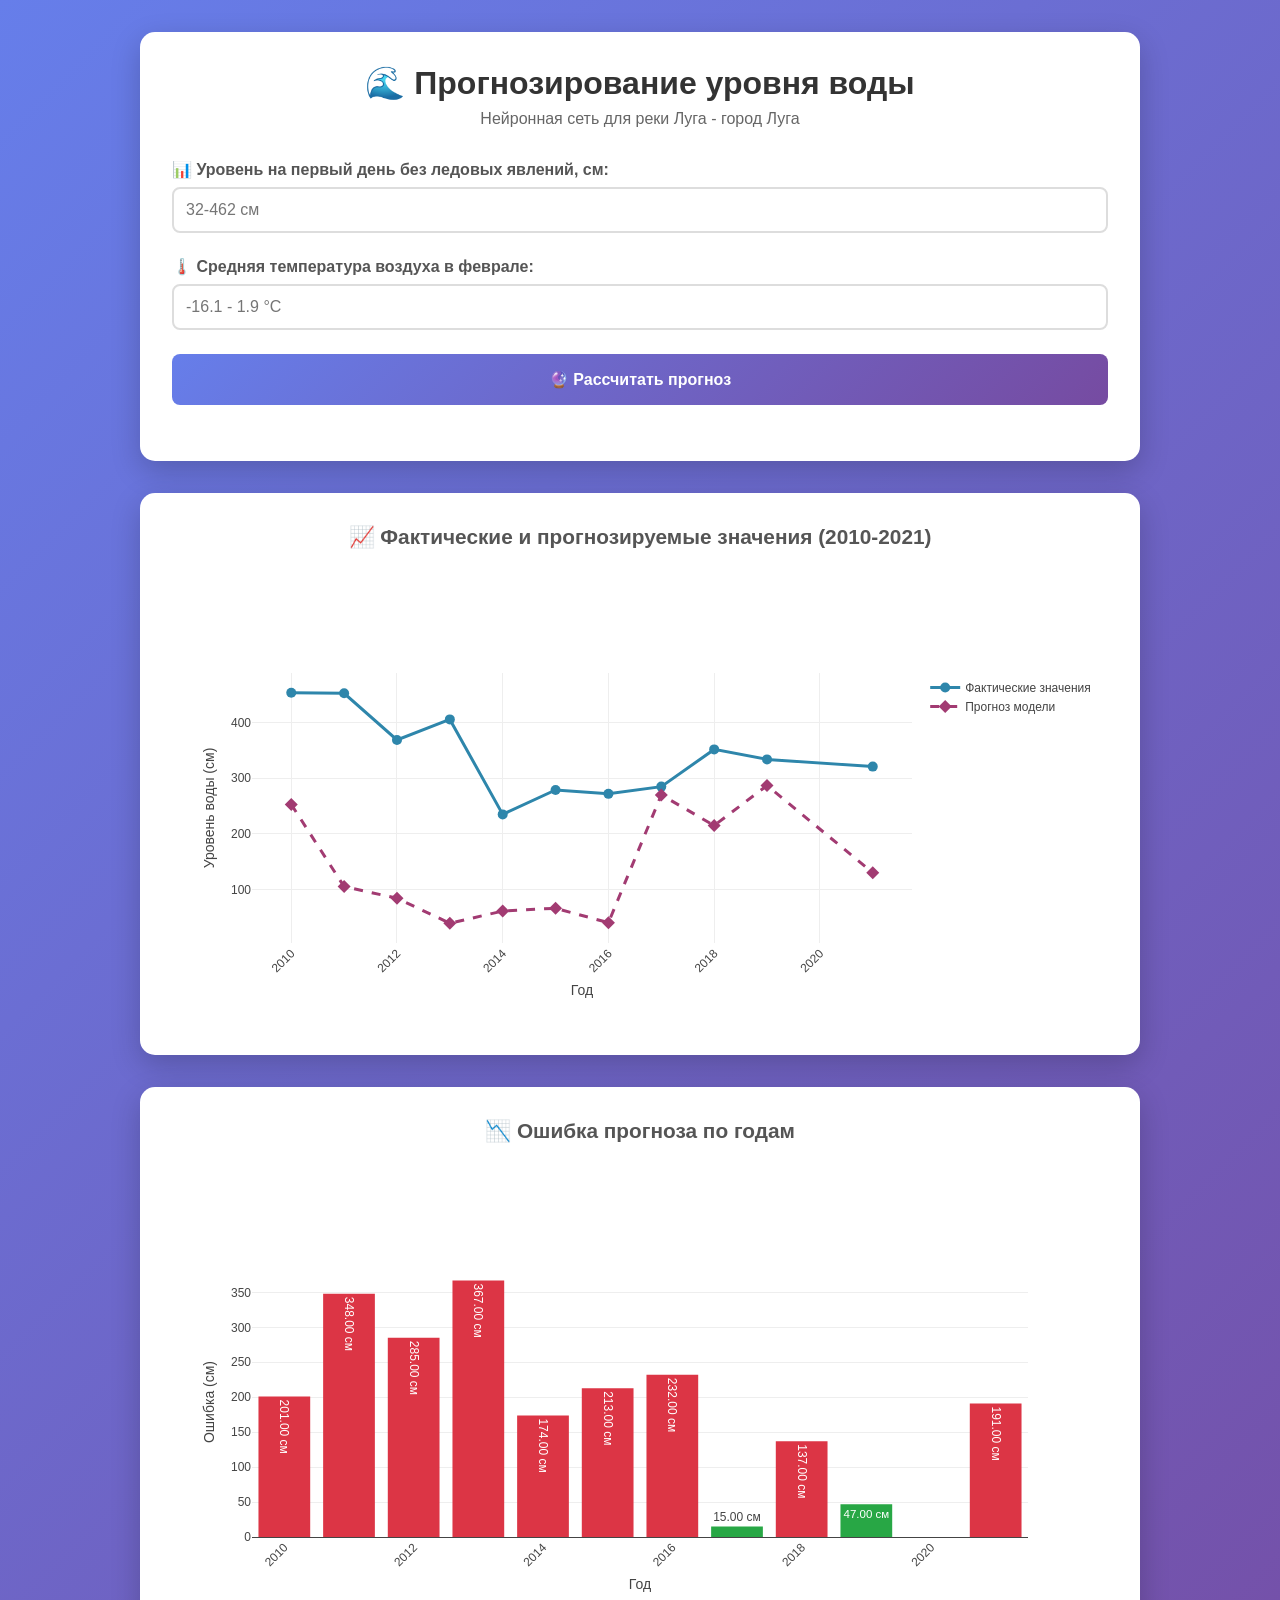
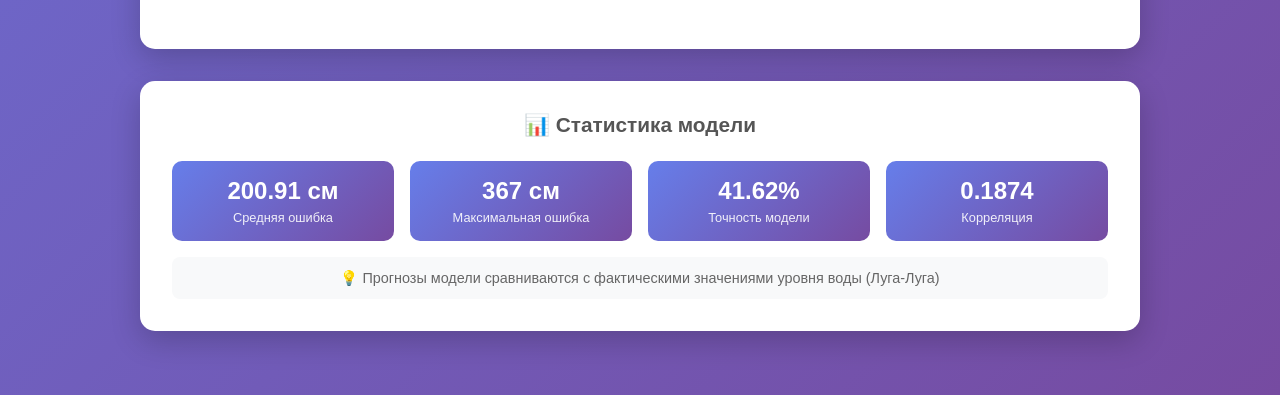
==== commit 8bef7a11: "Update index.html" ====
--- a/templates/index.html
+++ b/templates/index.html
@@ -175,7 +175,7 @@
 
         <form id="predictionForm">
             <div class="input-group">
-                <label for="var2">📊 Уровень на первый день без ледовых явлений:</label>
+                <label for="var2">📊 Уровень на первый день без ледовых явлений, см:</label>
                 <input type="number" id="var2" name="var2" step="any" required
                        placeholder="32-462 см">
             </div>
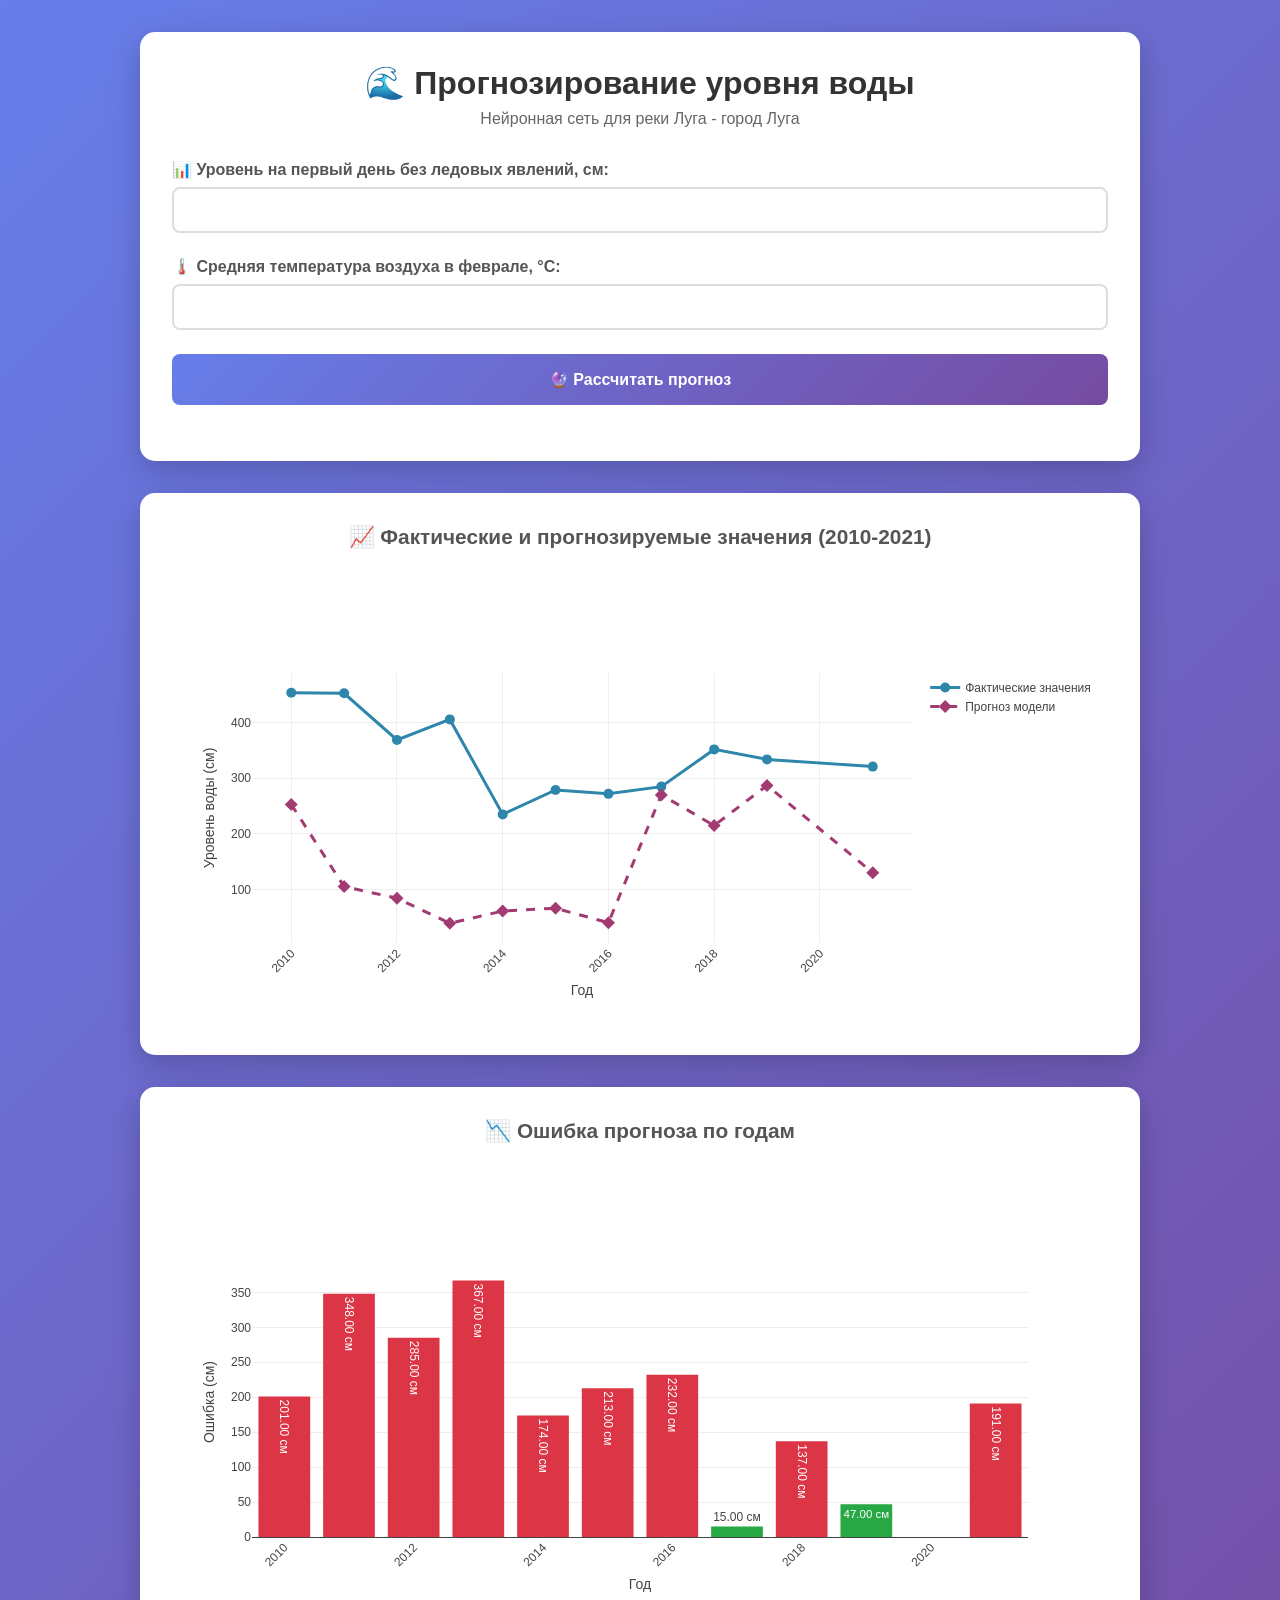
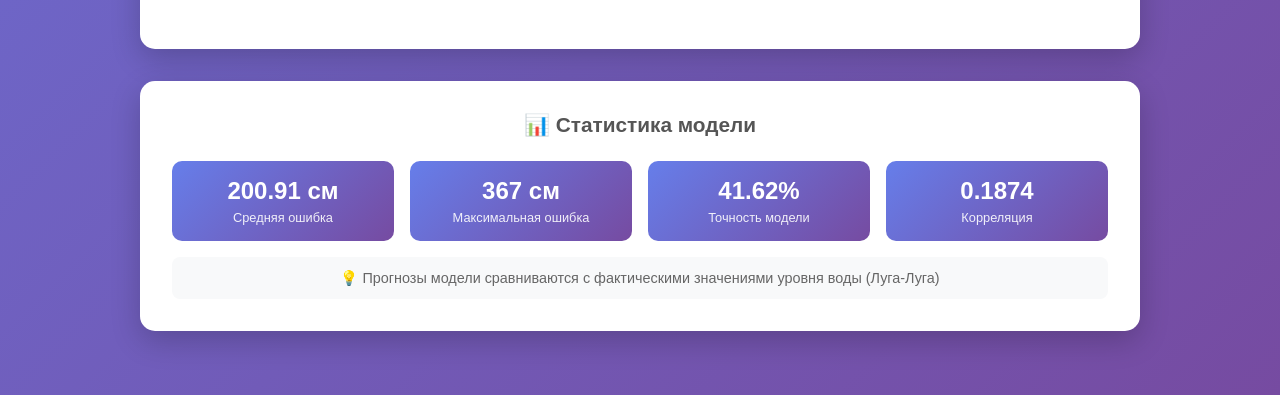
==== commit e614bf82: "Update index.html" ====
--- a/templates/index.html
+++ b/templates/index.html
@@ -177,13 +177,13 @@
             <div class="input-group">
                 <label for="var2">📊 Уровень на первый день без ледовых явлений, см:</label>
                 <input type="number" id="var2" name="var2" step="any" required
-                       placeholder="32-462 см">
+                       placeholder="">
             </div>
 
             <div class="input-group">
-                <label for="var3">🌡️ Средняя температура воздуха в феврале:</label>
+                <label for="var3">🌡️ Средняя температура воздуха в феврале, °C:</label>
                 <input type="number" id="var3" name="var3" step="any" required
-                       placeholder="-16.1 - 1.9 °C">
+                       placeholder="">
             </div>
 
             <button type="submit">🔮 Рассчитать прогноз</button>
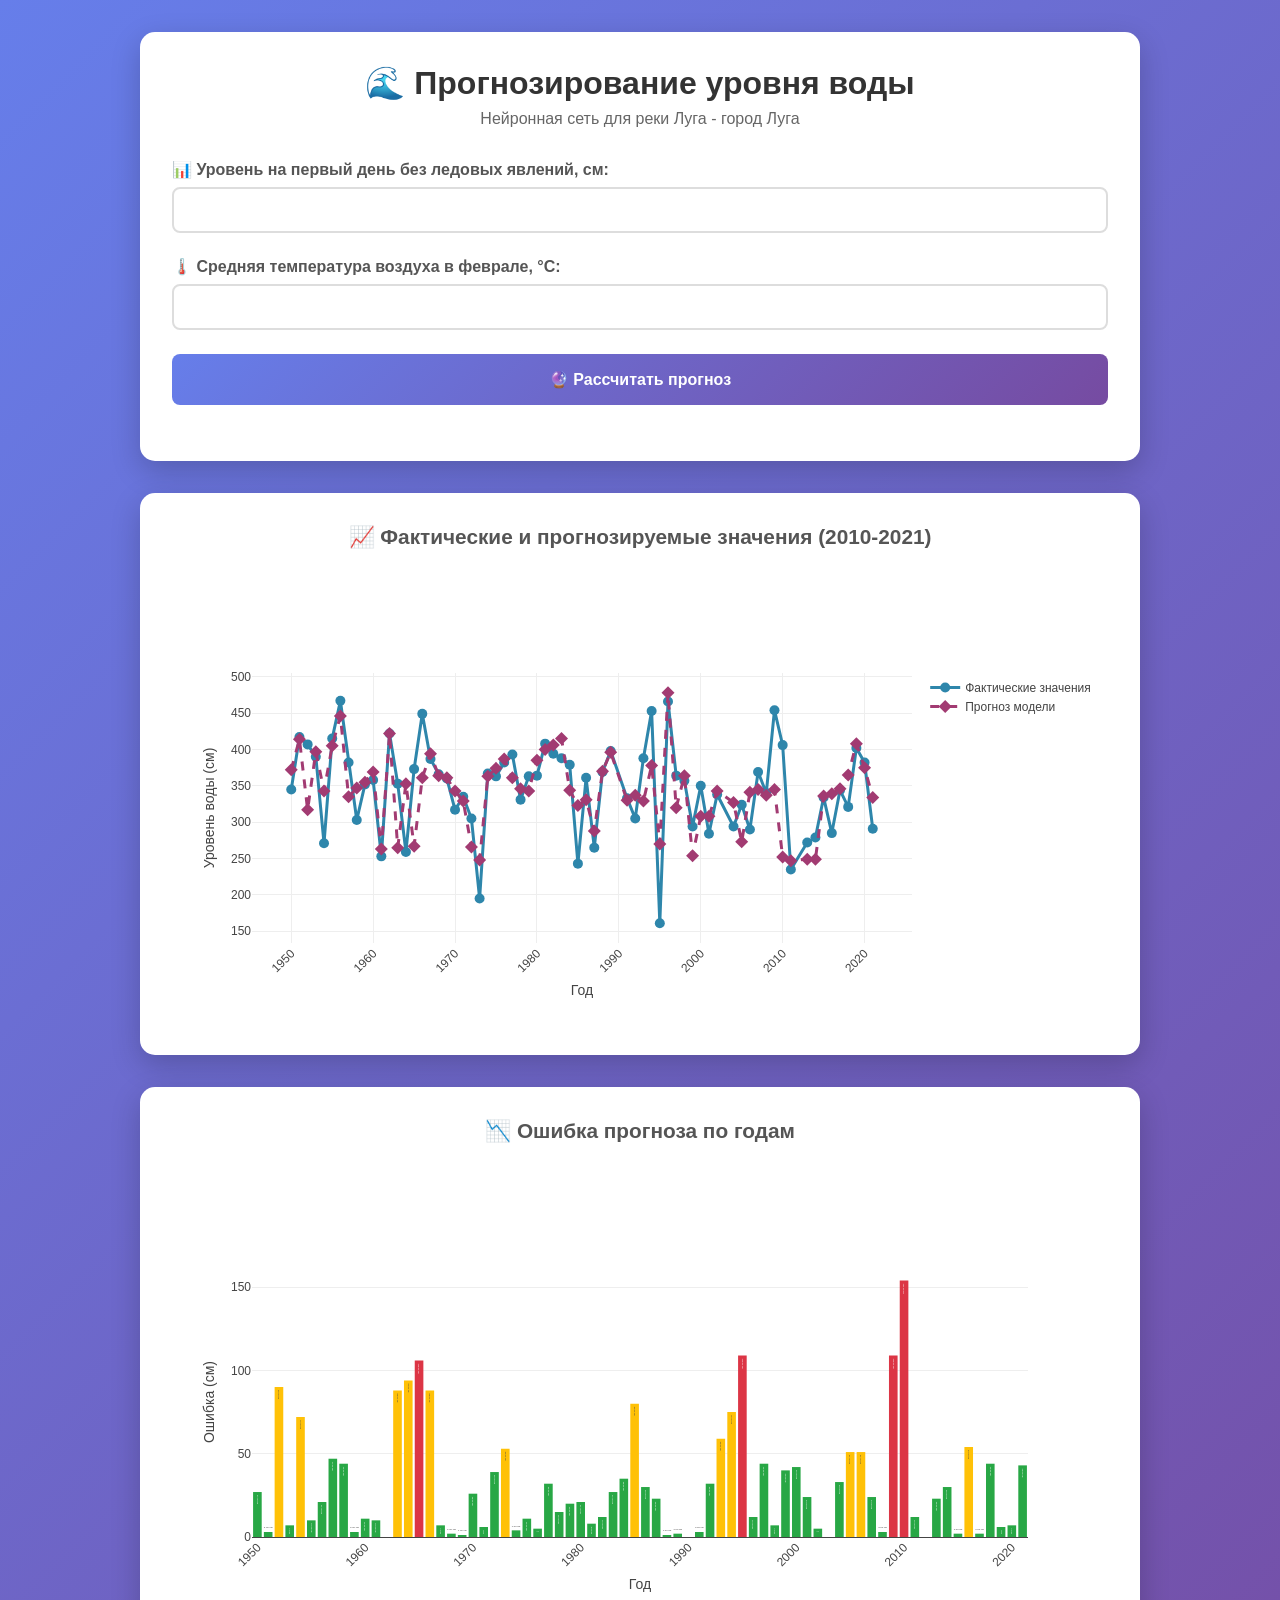
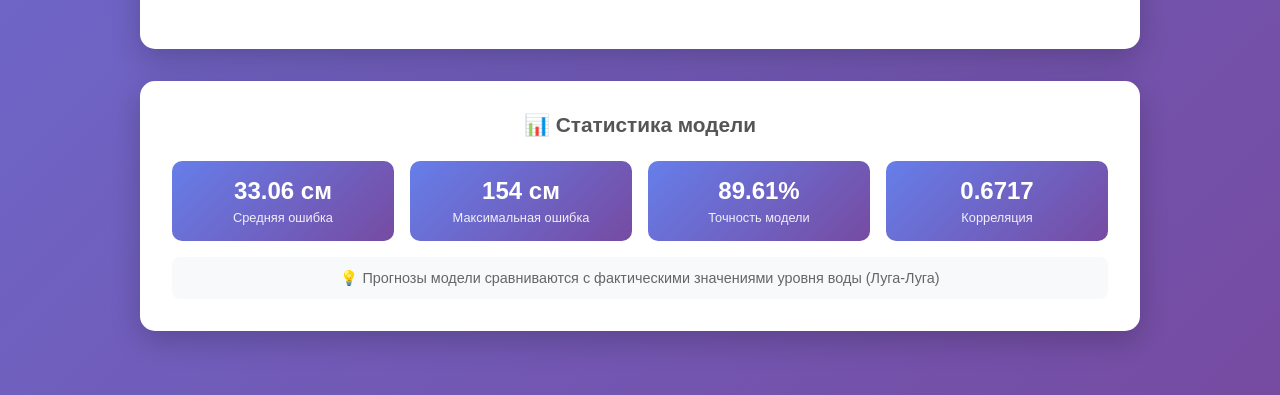
==== commit f6aabd9c: "Update index.html" ====
--- a/templates/index.html
+++ b/templates/index.html
@@ -212,9 +212,9 @@
 
     <script>
         // Данные для графиков
-        const years = [2010, 2011, 2012, 2013, 2014, 2015, 2016, 2017, 2018, 2019, 2021];
-        const predicted = [253, 105, 84, 39, 61, 66, 40, 270, 215, 287, 130];
-        const actual = [454, 453, 369, 406, 235, 279, 272, 285, 352, 334, 321];
+        const years = [1950,1951,1952,1953,1954,1955,1956,1957,1958,1959,1960,1961,1962,1963,1964,1965,1966,1967,1968,1969,1970,1971,1972,1973,1974,1975,1976,1977,1978,1979,1980,1981,1982,1983,1984,1985,1986,1987,1988,1989,1991,1992,1993,1994,1995,1996,1997,1998,1999,2000,2001,2002,2004,2005,2006,2007,2008,2009,2010,2011,2013,2014,2015,2016,2017,2018,2019,2020,2021];
+        const predicted = [372,414,317,397,343,405,446,335,347,355,369,263,422,265,353,267,361,394,364,361,343,329,266,248,363,374,387,361,346,343,385,400,406,415,344,323,331,288,370,396,330,337,329,378,270,478,320,364,254,308,308,343,327,273,341,345,337,345,252,247,249,249,336,339,346,365,408,375,334];
+        const actual = [345,417,407,390,271,415,467,382,303,352,358,253,422,353,259,373,449,387,366,360,317,335,305,195,367,363,382,393,331,363,364,408,394,388,379,243,361,265,369,398,333,305,388,453,161,466,364,357,294,350,284,338,294,324,290,369,340,454,406,235,272,279,334,285,344,321,402,382,291];
         
         // Расчет ошибок
         const errors = actual.map((a, i) => Math.abs(a - predicted[i]));
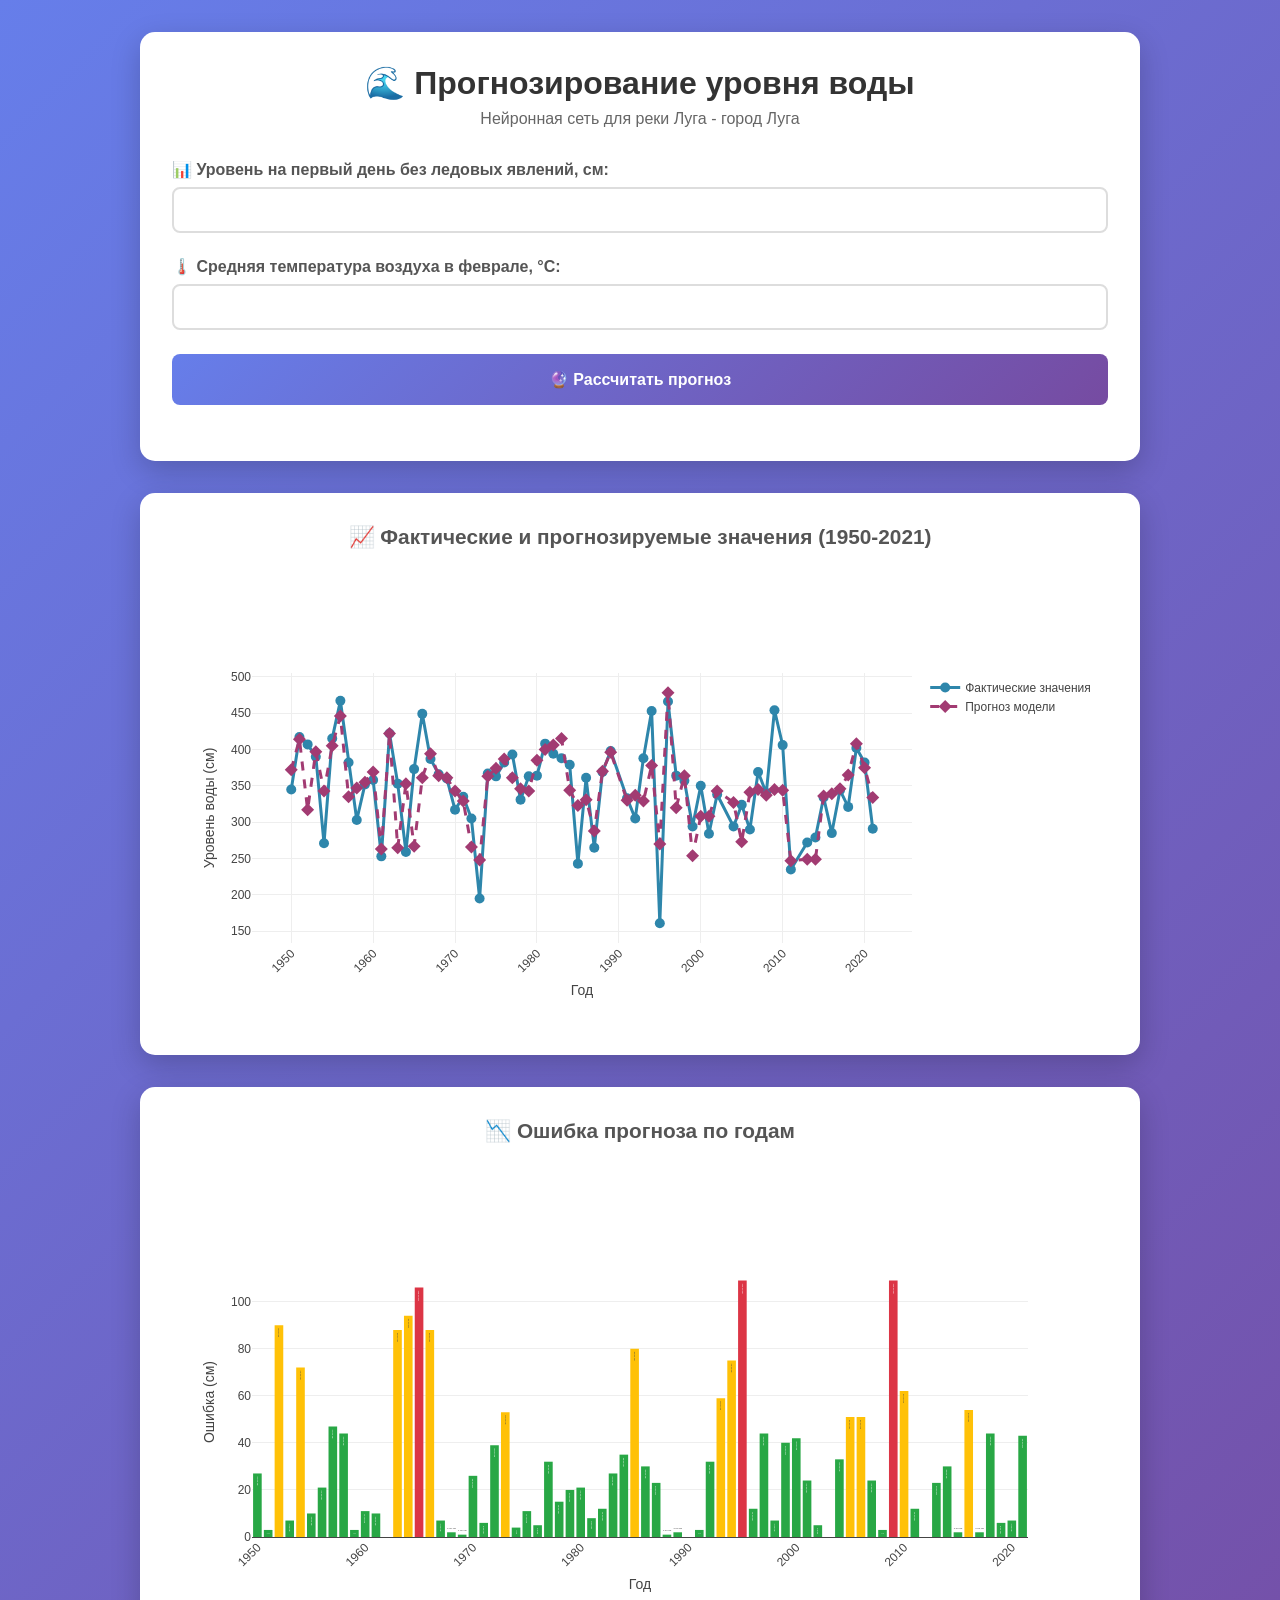
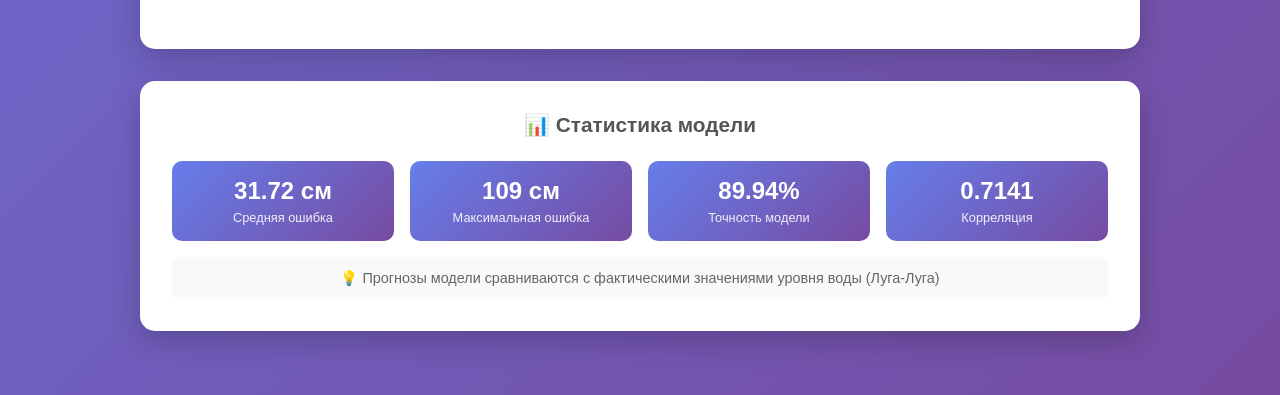
==== commit 045637b1: "Update index.html" ====
--- a/templates/index.html
+++ b/templates/index.html
@@ -193,7 +193,7 @@
     </div>
 
     <div class="container">
-        <h2>📈 Фактические и прогнозируемые значения (2010-2021)</h2>
+        <h2>📈 Фактические и прогнозируемые значения (1950-2021)</h2>
         <div id="comparisonChart" style="height: 450px;"></div>
     </div>
 
@@ -213,7 +213,7 @@
     <script>
         // Данные для графиков
         const years = [1950,1951,1952,1953,1954,1955,1956,1957,1958,1959,1960,1961,1962,1963,1964,1965,1966,1967,1968,1969,1970,1971,1972,1973,1974,1975,1976,1977,1978,1979,1980,1981,1982,1983,1984,1985,1986,1987,1988,1989,1991,1992,1993,1994,1995,1996,1997,1998,1999,2000,2001,2002,2004,2005,2006,2007,2008,2009,2010,2011,2013,2014,2015,2016,2017,2018,2019,2020,2021];
-        const predicted = [372,414,317,397,343,405,446,335,347,355,369,263,422,265,353,267,361,394,364,361,343,329,266,248,363,374,387,361,346,343,385,400,406,415,344,323,331,288,370,396,330,337,329,378,270,478,320,364,254,308,308,343,327,273,341,345,337,345,252,247,249,249,336,339,346,365,408,375,334];
+        const predicted = [372,414,317,397,343,405,446,335,347,355,369,263,422,265,353,267,361,394,364,361,343,329,266,248,363,374,387,361,346,343,385,400,406,415,344,323,331,288,370,396,330,337,329,378,270,478,320,364,254,308,308,343,327,273,341,345,337,345,344,247,249,249,336,339,346,365,408,375,334];
         const actual = [345,417,407,390,271,415,467,382,303,352,358,253,422,353,259,373,449,387,366,360,317,335,305,195,367,363,382,393,331,363,364,408,394,388,379,243,361,265,369,398,333,305,388,453,161,466,364,357,294,350,284,338,294,324,290,369,340,454,406,235,272,279,334,285,344,321,402,382,291];
         
         // Расчет ошибок
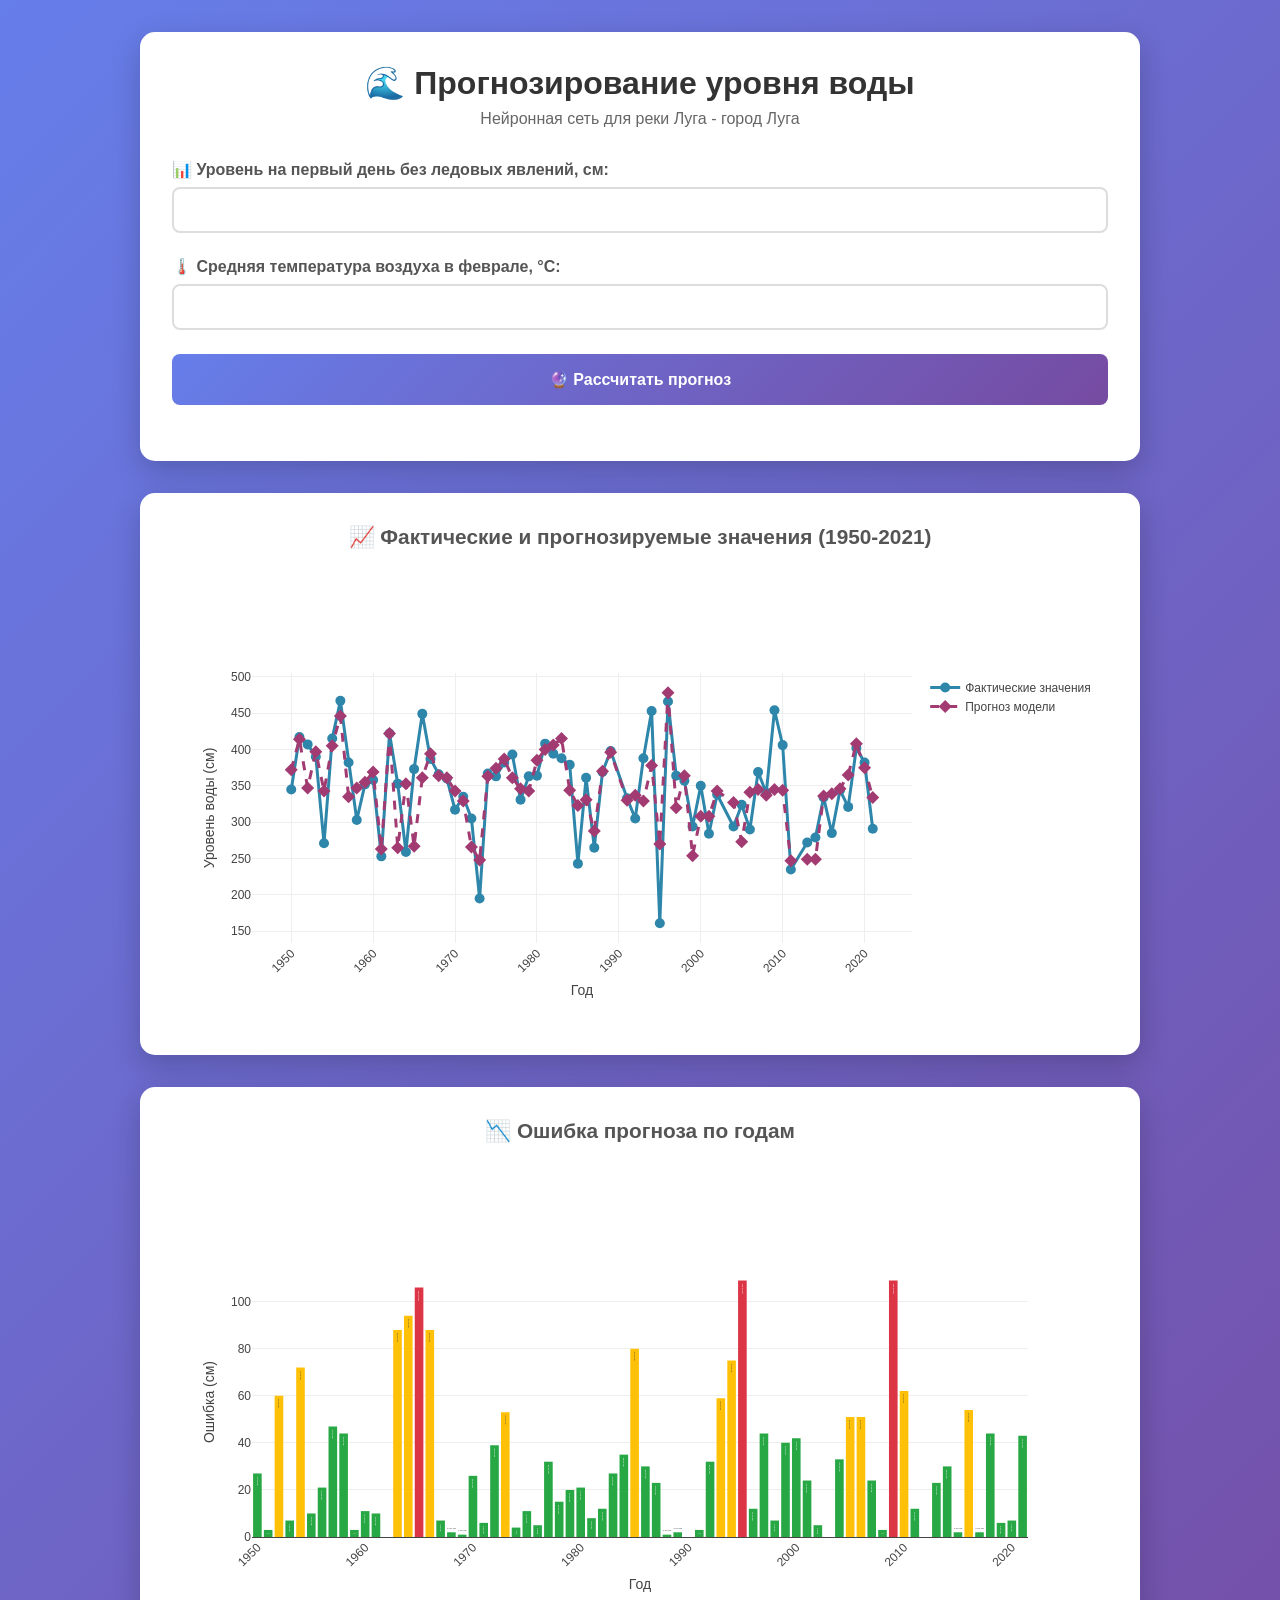
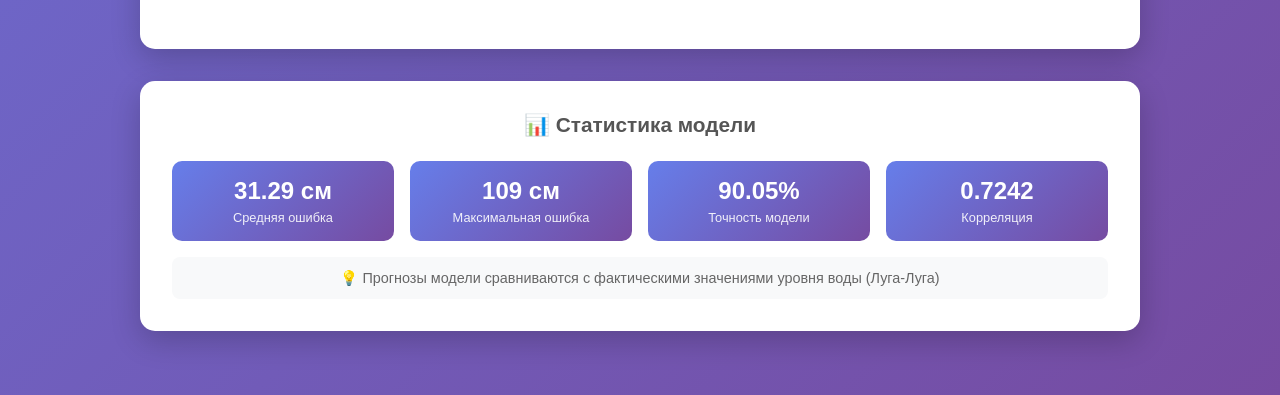
==== commit 2c877330: "Update index.html" ====
--- a/templates/index.html
+++ b/templates/index.html
@@ -213,7 +213,7 @@
     <script>
         // Данные для графиков
         const years = [1950,1951,1952,1953,1954,1955,1956,1957,1958,1959,1960,1961,1962,1963,1964,1965,1966,1967,1968,1969,1970,1971,1972,1973,1974,1975,1976,1977,1978,1979,1980,1981,1982,1983,1984,1985,1986,1987,1988,1989,1991,1992,1993,1994,1995,1996,1997,1998,1999,2000,2001,2002,2004,2005,2006,2007,2008,2009,2010,2011,2013,2014,2015,2016,2017,2018,2019,2020,2021];
-        const predicted = [372,414,317,397,343,405,446,335,347,355,369,263,422,265,353,267,361,394,364,361,343,329,266,248,363,374,387,361,346,343,385,400,406,415,344,323,331,288,370,396,330,337,329,378,270,478,320,364,254,308,308,343,327,273,341,345,337,345,344,247,249,249,336,339,346,365,408,375,334];
+        const predicted = [372,414,347,397,343,405,446,335,347,355,369,263,422,265,353,267,361,394,364,361,343,329,266,248,363,374,387,361,346,343,385,400,406,415,344,323,331,288,370,396,330,337,329,378,270,478,320,364,254,308,308,343,327,273,341,345,337,345,344,247,249,249,336,339,346,365,408,375,334];
         const actual = [345,417,407,390,271,415,467,382,303,352,358,253,422,353,259,373,449,387,366,360,317,335,305,195,367,363,382,393,331,363,364,408,394,388,379,243,361,265,369,398,333,305,388,453,161,466,364,357,294,350,284,338,294,324,290,369,340,454,406,235,272,279,334,285,344,321,402,382,291];
         
         // Расчет ошибок
